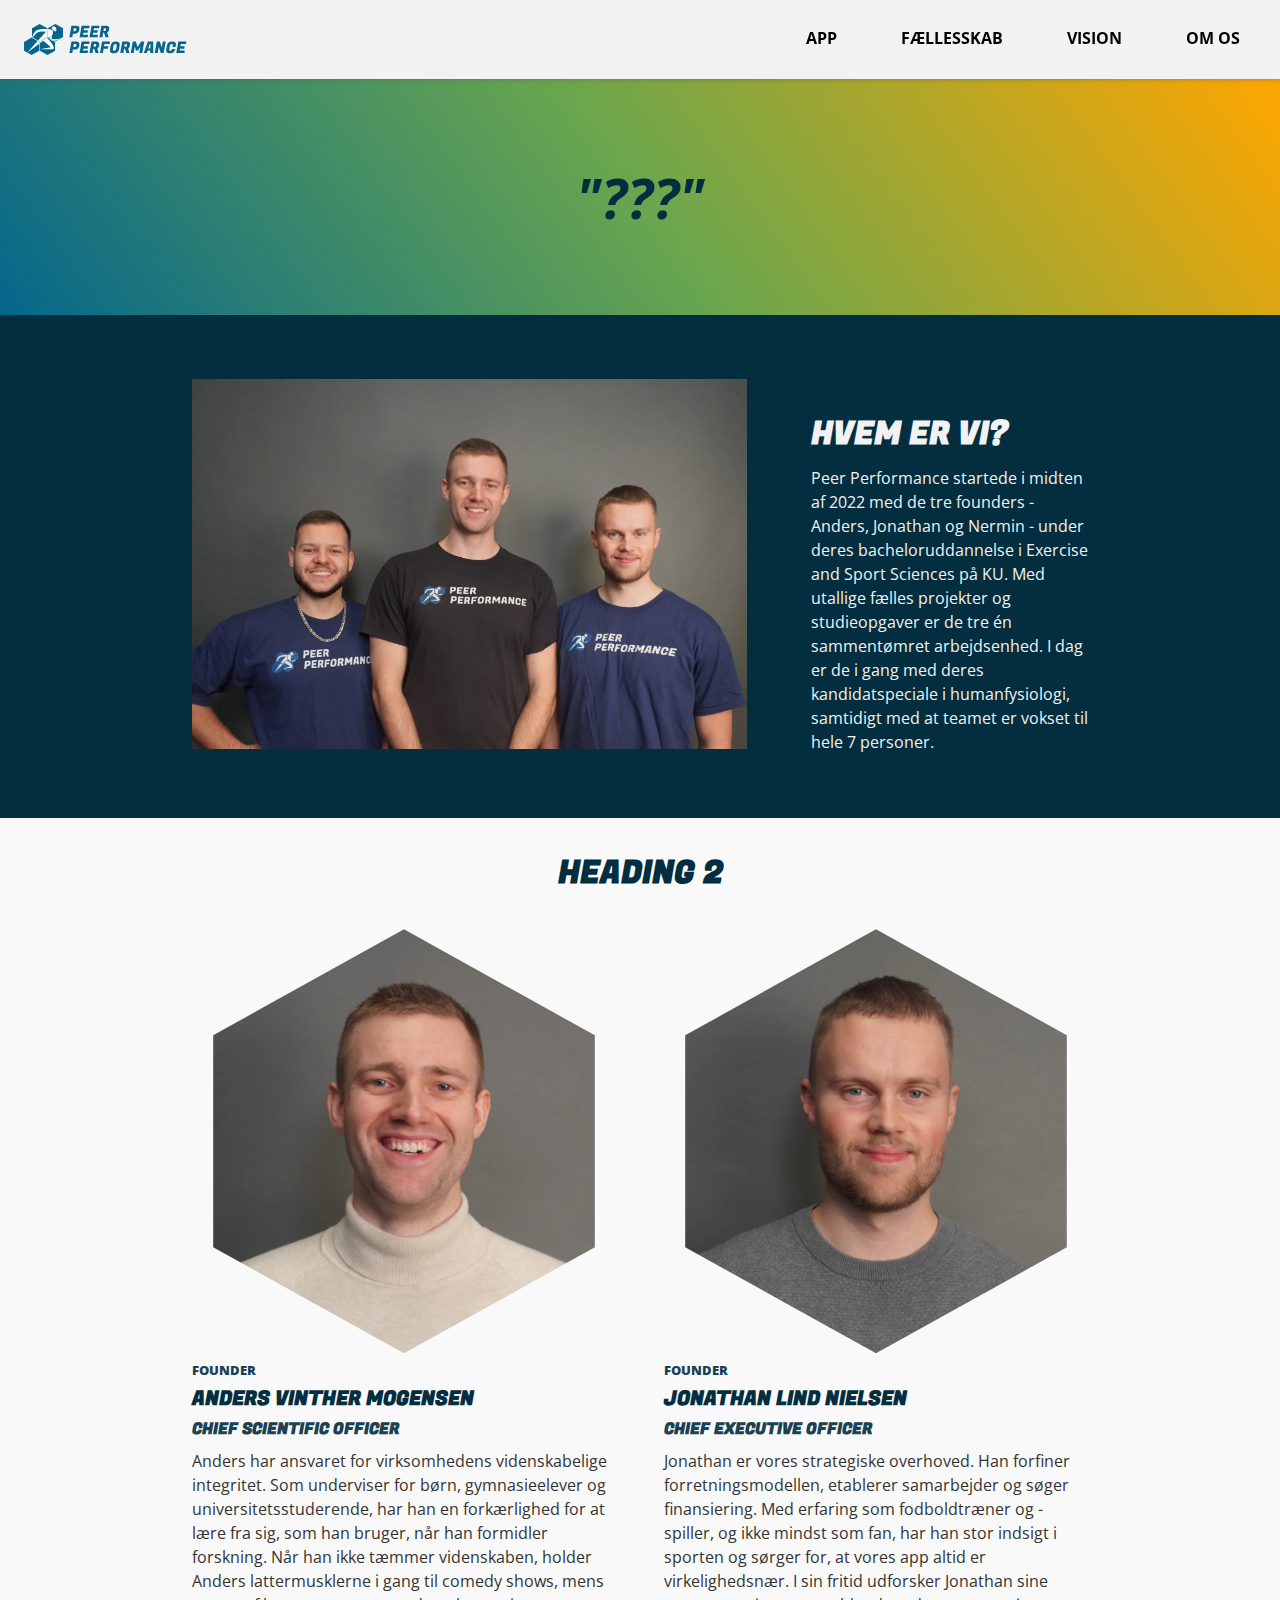
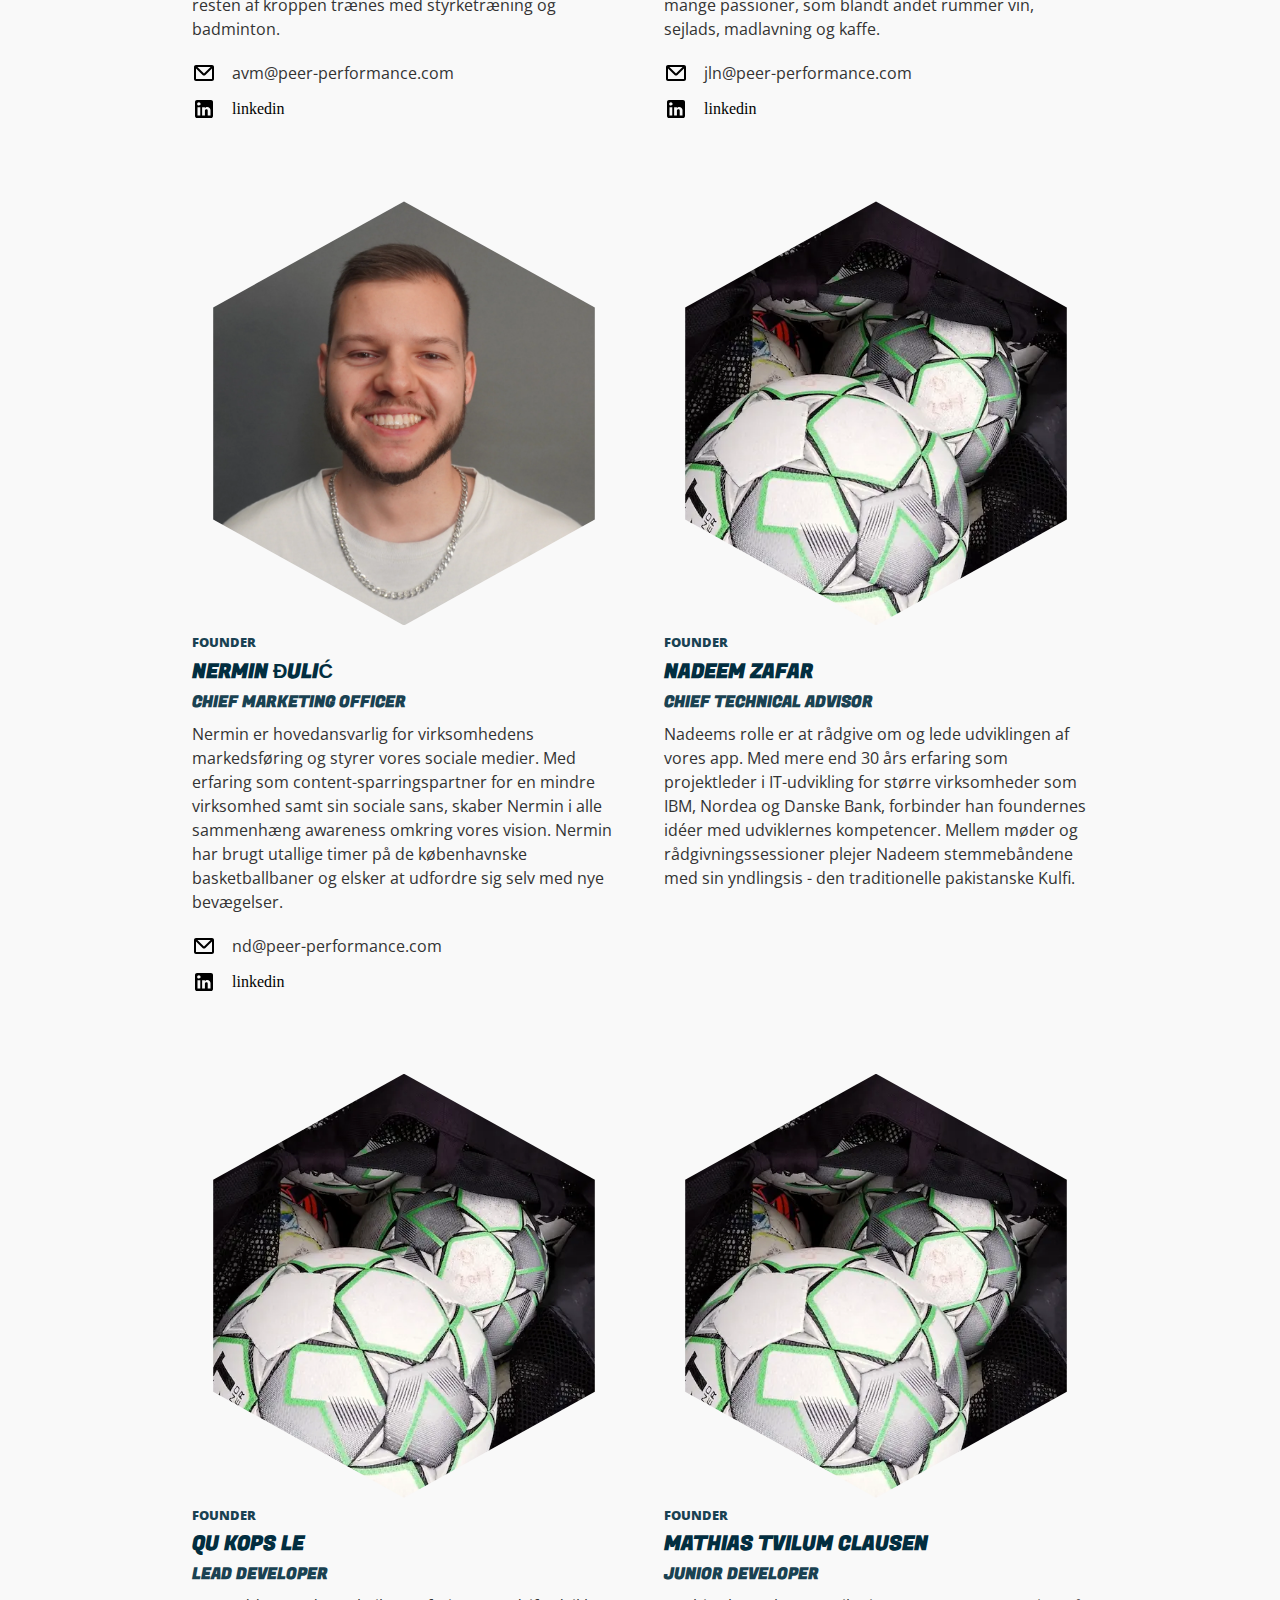
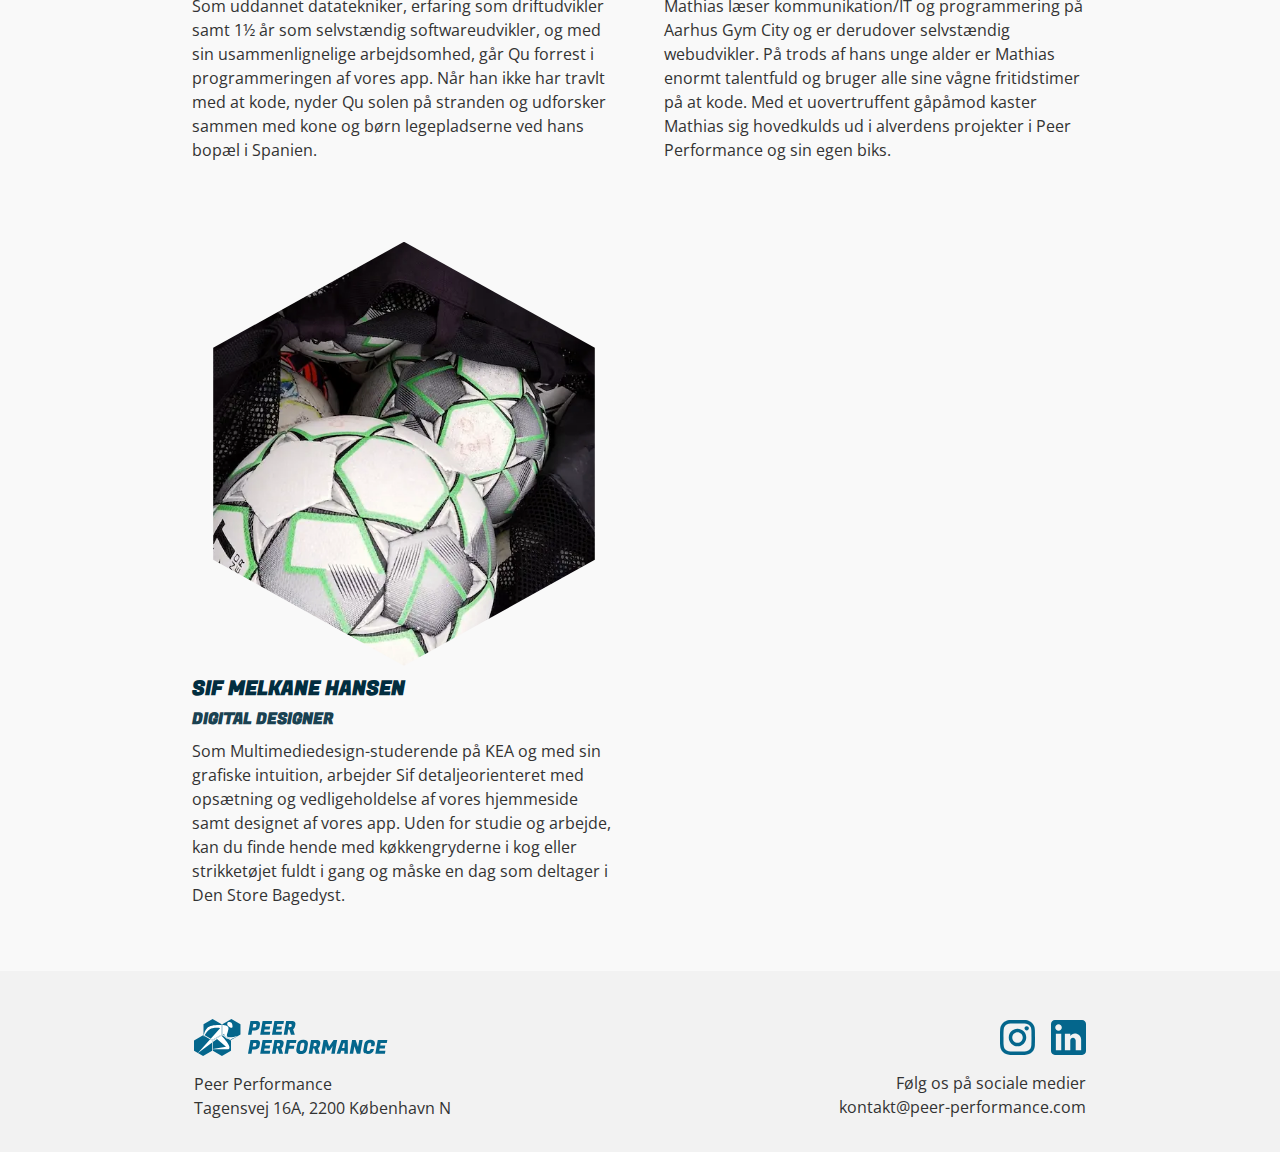
==== about.html @ 012c6a26 "Changing 'community' tp 'fællesskab'" ====
<!DOCTYPE html>
<html lang="da">

<head>
    <meta charset="UTF-8">
    <meta name="viewport" content="width=device-width, initial-scale=1.0">
    <meta name="robots" content="noindex">

    <!-- favicon -->

    <title>Forside</title>

    <link rel="stylesheet" href="style.css">
    <link rel="stylesheet" href="hex.css">


    <link rel="preconnect" href="https://fonts.googleapis.com">
    <link rel="preconnect" href="https://fonts.gstatic.com" crossorigin>
    <link
        href="https://fonts.googleapis.com/css2?family=Fugaz+One&family=Open+Sans:ital,wght@0,300;0,400;0,500;0,600;0,700;0,800;1,300;1,400;1,500;1,600;1,700;1,800&display=swap"
        rel="stylesheet">
</head>

<body>
    <header>
        <div class="max flex_header">
            <div>
                <a href="index.html"><img src="img/svg/logo_blue.svg" alt="Logo" class="logo"></a>
            </div>
            <nav>
                <ul class="menu">
                    <li><a href="app.html">App</a></li>
                    <li><a href="community.html">Fællesskab</a></li>
                    <li><a href="vision.html">Vision</a></li>
                    <li><a href="about.html">Om os</a></li>
                </ul>
                <div class="burger">
                    <div class="line"></div>
                    <div class="line"></div>
                    <div class="line"></div>
                </div>
            </nav>
        </div>
    </header>
    <main>

        <article class="gradient box">
            <h4>"???"</h4>
        </article>

        <div class="blaa">
            <article class="grid_2-1 space">
                <img src="img/webp/gruppe.webp" alt="Billede af Peer Performance Team">
                <div class="flex_col space_top">
                    <h2 class="light_txt">Hvem er vi?</h2>
                    <p class="light_txt">Peer Performance startede i midten af 2022 med de tre founders - Anders,
                        Jonathan og Nermin -
                        under
                        deres
                        bacheloruddannelse i Exercise and Sport Sciences på KU. Med utallige fælles projekter og
                        studieopgaver er de tre én
                        sammentømret arbejdsenhed. I dag er de i gang med deres kandidatspeciale i humanfysiologi,
                        samtidigt
                        med at teamet er
                        vokset til hele 7 personer.</p>
                </div>
            </article>
        </div>


        <article>
            <h2 class="space center_web">Heading 2</h2>
            <div class="grid_flex space space_bottom">

                <!-- ANDERS -->
                <div class="flex_col space_bottom about">
                    <div>
                        <img src="img/webp/Anders1.webp" alt="Billede af Anders" class="hex">
                    </div>
                    <div class="about_headings">
                        <p class="founder">founder</p>
                        <h3>Anders Vinther Mogensen</h3>
                        <h5>Chief Scientific Officer</h5>
                    </div>
                    <p>Anders har ansvaret for virksomhedens videnskabelige integritet. Som underviser for børn,
                        gymnasieelever og
                        universitetsstuderende, har han en forkærlighed for at lære fra sig, som han bruger, når han
                        formidler forskning. Når
                        han ikke tæmmer videnskaben, holder Anders lattermusklerne i gang til comedy shows, mens resten
                        af kroppen trænes med
                        styrketræning og badminton.</p>
                    <div class="about_contact">
                        <div class="contact">
                            <img src="img/svg/mail.svg" alt="mail icon">
                            <p>avm@peer-performance.com</p>

                        </div>
                        <div class="contact">
                            <img src="img/svg/linked_in.svg" alt="linkedin icon">
                            <a href="https://www.linkedin.com/in/anders-vinther-mogensen-187326214/">linkedin</a>
                        </div>
                    </div>
                </div>
                <!-- JONATHAN -->

                <div class="flex_col space_bottom about">
                    <div>
                        <img src="img/webp/Jonthan1.webp" alt="Billede af teammedlem" class="hex">
                    </div>
                    <div class="about_headings">
                        <p class="founder">founder</p>
                        <h3>Jonathan Lind Nielsen</h3>
                        <h5>Chief Executive Officer</h5>
                    </div>
                    <p>Jonathan er vores strategiske overhoved. Han forfiner forretningsmodellen, etablerer
                        samarbejder og søger finansiering.
                        Med erfaring som fodboldtræner og -spiller, og ikke mindst som fan, har han stor indsigt i
                        sporten og sørger for, at
                        vores app altid er virkelighedsnær. I sin fritid udforsker Jonathan sine mange passioner,
                        som blandt andet rummer vin,
                        sejlads, madlavning og kaffe.</p>
                    <div class="about_contact">
                        <div class="contact">
                            <img src="img/svg/mail.svg" alt="mail icon">
                            <p>jln@peer-performance.com</p>

                        </div>
                        <div class="contact">
                            <img src="img/svg/linked_in.svg" alt="linkedin icon">
                            <a href="https://www.linkedin.com/in/jonathan-lind-nielsen-16a5a0126/">linkedin</a>
                        </div>
                    </div>
                </div>
                <!-- NERMIN -->
                <div class="flex_col space_bottom about">
                    <div>
                        <img src="img/webp/Nermin1.webp" alt="Billede af teammedlem" class="hex">
                    </div>
                    <div class="about_headings">
                        <p class="founder">founder</p>
                        <h3>Nermin Đulić</h3>
                        <h5>Chief Marketing Officer</h5>
                    </div>
                    <p>Nermin er hovedansvarlig for virksomhedens markedsføring og styrer vores sociale medier. Med
                        erfaring som
                        content-sparringspartner for en mindre virksomhed samt sin sociale sans, skaber Nermin i alle
                        sammenhæng awareness
                        omkring vores vision. Nermin har brugt utallige timer på de københavnske basketballbaner og
                        elsker at udfordre sig selv
                        med nye bevægelser.</p>
                    <div class="about_contact">
                        <div class="contact">
                            <img src="img/svg/mail.svg" alt="mail icon">
                            <p>nd@peer-performance.com</p>

                        </div>
                        <div class="contact">
                            <img src="img/svg/linked_in.svg" alt="linkedin icon">
                            <a href="https://www.linkedin.com/in/nermin-dulic-17b83b1b9/">linkedin</a>
                        </div>
                    </div>
                </div>
                <!-- NADEEM -->
                <div class="flex_col space_bottom">
                    <div>
                        <img src="img/webp/bolde_i_net.webp" alt="Billede af teammedlem" class="hex">
                    </div>
                    <div class="about_headings">
                        <p class="founder">founder</p>
                        <h3>Nadeem Zafar</h3>
                        <h5>Chief Technical Advisor</h5>
                    </div>
                    <p>Nadeems rolle er at rådgive om og lede udviklingen af vores app. Med mere end 30 års erfaring som
                        projektleder i
                        IT-udvikling for større virksomheder som IBM, Nordea og Danske Bank, forbinder han foundernes
                        idéer med udviklernes
                        kompetencer. Mellem møder og rådgivningssessioner plejer Nadeem stemmebåndene med sin yndlingsis
                        - den traditionelle
                        pakistanske Kulfi.</p>
                </div>

                <!-- QU -->
                <div class="flex_col space_bottom">
                    <div>
                        <img src="img/webp/bolde_i_net.webp" alt="Billede af teammedlem" class="hex">
                    </div>
                    <div class="about_headings">
                        <p class="founder">founder</p>
                        <h3>Qu Kops Le</h3>
                        <h5>Lead Developer</h5>
                    </div>
                    <p>Som uddannet datatekniker, erfaring som driftudvikler samt 1½ år som selvstændig
                        softwareudvikler, og med sin
                        usammenlignelige arbejdsomhed, går Qu forrest i programmeringen af vores app. Når han ikke har
                        travlt med at kode, nyder
                        Qu solen på stranden og udforsker sammen med kone og børn legepladserne ved hans bopæl i
                        Spanien.</p>
                </div>

                <!-- MATHIAS -->
                <div class="flex_col space_bottom">
                    <div>
                        <img src="img/webp/bolde_i_net.webp" alt="Billede af teammedlem" class="hex">
                    </div>
                    <div class="about_headings">
                        <p class="founder">founder</p>
                        <h3>Mathias Tvilum Clausen</h3>
                        <h5>Junior Developer</h5>
                    </div>
                    <p>Mathias læser kommunikation/IT og programmering på Aarhus Gym City og er derudover selvstændig
                        webudvikler. På trods af
                        hans unge alder er Mathias enormt talentfuld og bruger alle sine vågne fritidstimer på at kode.
                        Med et uovertruffent
                        gåpåmod kaster Mathias sig hovedkulds ud i alverdens projekter i Peer Performance og sin egen
                        biks.</p>
                </div>
                <!-- SIF -->
                <div class="flex_col space_bottom">
                    <div>
                        <img src="img/webp/bolde_i_net.webp" alt="Billede af teammedlem" class="hex">
                    </div>
                    <div class="about_headings">
                        <h3>Sif Melkane Hansen</h3>
                        <h5>Digital Designer</h5>
                    </div>
                    <p>Som Multimediedesign-studerende på KEA og med sin grafiske intuition, arbejder Sif
                        detaljeorienteret med opsætning og
                        vedligeholdelse af vores hjemmeside samt designet af vores app. Uden for studie og arbejde, kan
                        du finde hende med
                        køkkengryderne i kog eller strikketøjet fuldt i gang og måske en dag som deltager i Den Store
                        Bagedyst.</p>
                </div>
            </div>
        </article>

    </main>
    <footer>
        <div>
            <a href="about.html" class="footer_flex">
                <img src="img/svg/logo_blue.svg" alt="Logo" class="logo_footer">
                <p class="pf">Peer Performance</p>
                <p class="pf">Tagensvej 16A, 2200 København N</p>
            </a>
        </div>
        <div class="social_flex">
            <div class="social_icon_flex">
                <a href="https://www.instagram.com/peerperformance/">
                    <img src="img/svg/instagram.svg" alt="Instagram Logo" class="icon_social">
                </a>
                <a href="https://www.linkedin.com/company/peer-performance">
                    <img src="img/svg/linkedin.svg" alt="LinkedIn Logo" class="icon_social">
                </a>
            </div>
            <p class="pf">Følg os på sociale medier</p>
            <p class="pf">kontakt@peer-performance.com</p>

        </div>
    </footer>
    <script src="script.js"></script>
</body>

</html>
---- style.css ----
/***********************************  VARIABLER  ***********************************/

html {
  --yellow: #ffa600;
  --midnight: #022e40;
  --midnight_2: #1a4252;
  --midnight_3: #305462;
  --brand: #04668c;
  --light_blue: #dbeef5;
  --green: #6aa64e;
  --light_green: #daebd2;
  --white: #f2f2f2;
  --black: #333333;

  --font_1: "Open Sans", sans-serif;
  --font_2: "Fugaz One", sans-serif;
}

/***********************************  RESET + BASE  ***********************************/
* {
  box-sizing: border-box;
}

body {
  margin: 0 auto;
  background-color: #f9f9f9;
  max-width: 2000px;
}

main {
  background-color: #f9f9f9;
  overflow: hidden;

  display: flex;
  flex-direction: column;
  /* gap: 1rem; */
}

.max {
  max-width: 1920px;
  margin: 0 auto;
}

article {
  z-index: 1;
  position: relative;
}

.space {
  margin: 2rem;
}

.space_top {
  margin-top: 2rem;
}
.space_bottom {
  margin-bottom: 2rem;
}

/***********************************  TEKST  ***********************************/

h1 {
  font-family: "Open Sans", sans-serif;
  font-size: 2rem;
  font-style: italic;

  color: var(--midnight);
  margin: 0;
}

h2 {
  font-family: "Fugaz One", sans-serif;
  font-size: 1.35rem;
  text-transform: uppercase;
  color: var(--midnight);
  margin: 0;
}

h3 {
  font-family: "Fugaz One", sans-serif;
  font-size: 1.25rem;
  text-transform: uppercase;
  color: var(--midnight);
  margin: 0;
}

h4 {
  font-family: "Open Sans", sans-serif;
  font-size: 1.5rem;
  font-style: italic;

  text-align: center;

  color: var(--midnight);
}

h5 {
  font-family: "Fugaz One", sans-serif;
  font-size: 1rem;
  text-transform: uppercase;
  color: var(--midnight_2);
  margin: 0;
}

p {
  font-family: "Open Sans", sans-serif;
  font-size: 0.9rem;
  color: var(--black);
  margin: 0;
  max-width: 60ch;
  line-height: 1.5;
}

.pf {
  font-size: 0.75rem;
  text-align: center;
  padding: 0;
}

.quote {
  font-family: "Open Sans", sans-serif;
  font-size: 1.5rem;
  font-weight: 500;
  font-style: italic;

  color: var(--black);
  margin: 0;
}

.quote_from {
  font-family: "Open Sans", sans-serif;
  font-size: 1.25rem;
  font-weight: 500;
  font-style: italic;

  color: var(--black);
  margin: 1rem 0 0;
}

.founder {
  font-family: "Open Sans", sans-serif;
  font-size: 0.8rem;
  font-weight: 800;
  text-transform: uppercase;

  color: var(--midnight_2);
}

.light_txt {
  color: var(--white);
}

.right_txt {
  text-align: right;
}

.center {
  text-align: center;
}

/***********************************  BILLEDER + VIDEO ***********************************/

img {
  max-width: 100%;
  height: auto;
  display: block;
  margin: 0 auto;
}

.logo {
  width: 200px;
  padding: 1rem;
  margin: 0;
}

.logo_footer {
  width: 200px;
  padding: 1rem 0;
  margin: 0;
}

.checkmark {
  width: 2rem;
  margin: 0.25rem;
}

.hero {
  max-height: 500px;
}

.relative_frame {
  position: relative;
}

.overlay {
  position: absolute;
  top: 45%;
  right: 10%;
}

.video {
  width: 100%;
}

.icon {
  width: 175%;
}

.contact img {
  margin: 0;
}

/***********************************  BACKGROUNDS  ***********************************/

.gradient {
  background: linear-gradient(0.15turn, #04668c, #6aa64e, #ffa600);
}

.box {
  padding: 1rem 2rem;
}

.top {
  margin-bottom: -0.1rem;
  display: block;
  width: 105%;
}

.bund {
  margin-top: -0.1rem;
  display: block;
  width: 105%;
}
.blaa {
  background-color: var(--midnight);
  padding: 2rem 0rem;
  z-index: 2;
  /* margin-bottom: 3rem; */
}

/***********************************  HEADER  ***********************************/

header {
  z-index: 1000;

  background-color: var(--white);
  padding: 0.5rem;
  margin-bottom: 0;

  box-shadow: 0 0 5px #52525280;
}

header a {
  text-decoration: none;
  color: var(--sort);
}

header nav ul {
  list-style: none;
}

.flex_header {
  display: flex;
  flex-direction: row;
  justify-content: space-between;
  align-items: center;
}

/***********************************  BURGERMENU  ***********************************/

.burger {
  width: 30px;
  height: 20px;
  cursor: pointer;
  margin-right: 1rem;
}

.burger .line {
  width: 100%;
  height: 2px;
  background-color: var(--brand);
  margin-bottom: 5px;
  transition: 0.2s linear;
}
.burger {
  display: none;
}

@media screen and (max-width: 1000px) {
  .menu {
    display: none;
  }
  .burger {
    display: block;
  }
  .burger.active .line:nth-child(1) {
    transform: rotate(45deg) translate(5px, 5px);
    transition: 0.2s linear;
  }

  .burger.active .line:nth-child(2) {
    opacity: 0;
    transition: 0.15s linear;
  }

  .burger.active .line:nth-child(3) {
    transform: rotate(-45deg) translate(5px, -5px);
    transition: 0.2s linear;
  }

  nav.active .menu {
    display: block;
    background-color: var(--white);
    position: absolute;
    left: 0;
    top: 65px;
    width: 100%;
    height: 100%;
    /* box-shadow: 0 0 10px rgba(0, 0, 0, 0.1); */
    z-index: 100;
  }

  nav.active .menu li {
    margin: 2rem 0;
  }
}

/***********************************  FOOTER  ***********************************/

footer {
  background-color: var(--white);
  padding: 2rem;

  display: flex;
  flex-direction: column;
  align-items: center;
  gap: 4rem;
}

.pf {
  font-size: 1rem;
  padding: 0;
}

.social_flex,
.footer_flex {
  display: flex;
  flex-direction: column;
  align-items: center;
}
.social_icon_flex {
  display: flex;
  flex-direction: row;
  align-items: center;
  justify-items: center;
  gap: 1rem;
  margin: 1rem 0;
}

/***********************************  LINKS  ***********************************/

a {
  text-decoration: none;
  color: var(--sort);
}

.link {
  text-decoration: underline;
}

/***********************************  LISTER  ***********************************/

ul {
  font-family: "Open Sans", sans-serif;
  font-size: 1rem;
  font-weight: bold;
  text-align: center;
  text-transform: uppercase;
  color: var(--sort);

  padding: 1rem 1rem 1rem 1rem;
  margin: 0;
}

li {
  padding: 0 1rem;
}

/***********************************  LISTEPUNKTER  ***********************************/

/* Nedenstående er lånt herfra https://codepen.io/toianw/pen/YqEqrz */

li {
  list-style-type: none;
}

li > a {
  display: inline-block;
  position: relative;
}

li > a::after {
  content: "";
  display: block;
  margin: auto;
  height: 3px;
  width: 0;
  top: 5px;
  background: transparent;
  transition: all 0.3s;
}

li > a:hover::after,
li > a.active-nav::after {
  width: 100%;
  background: var(--yellow);
}

/***********************************  FORM  ***********************************/

form {
  border-radius: 8px;
  display: flex;
  flex-direction: column;
  gap: 0.75rem;

  font-family: "Open Sans", sans-serif;
  font-size: 0.85rem;
  color: var(--white);

  /* margin: 2rem 0 0; */
}

label,
input,
select {
  display: block;
  max-width: 100%;
  height: 2rem;
  border-radius: 5px;
  border: none;
}

label {
  height: fit-content;
}

textarea {
  display: block;
  max-width: 100%;
  min-width: 100%;
  height: 4rem;
  border-radius: 5px;
  border: none;
}

.form-felt {
  display: grid;
  gap: 0.5rem;
}

/***********************************  KNAPPER  ***********************************/

button {
  background-color: var(--yellow);
  border-style: solid;
  border-color: var(--yellow);
  border-radius: 5px;
  padding: 0.5rem;

  font-family: "Open Sans", sans-serif;
  font-size: 0.7rem;
  font-weight: 600;
  color: var(--white);
  text-transform: uppercase;
  width: fit-content;
}

button:visited {
  color: var(--white);
}

button:hover {
  border-style: solid;
  border-color: var(--yellow);
  background-color: transparent;
  color: var(--yellow);
}

.button_luft {
  padding: 1rem 0rem;
}

.knap_1 {
  background-color: var(--green);
  border-style: solid;
  border-color: var(--green);
  border-radius: 5px;
  padding: 0.5rem;
  margin-top: 1rem;

  font-family: "Open Sans", sans-serif;
  font-size: 0.7rem;
  font-weight: 600;
  color: var(--white);
  text-transform: uppercase;
  width: fit-content;
}

.knap_1:visited {
  color: var(--white);
}

.knap_1:hover {
  border-style: solid;
  border-color: var(--green);
  background-color: transparent;
  color: var(--green);
}

.knap_2 {
  border-style: solid;
  border-color: var(--yellow);
  border-radius: 5px;
  padding: 0.5rem;
  margin-top: 1rem;

  font-family: "Open Sans", sans-serif;
  font-size: 0.7rem;
  font-weight: 700;
  color: var(--yellow);
  text-transform: uppercase;
  width: fit-content;
}

.knap_2:visited {
  color: var(--yellow);
}
.knap_2:hover {
  background-color: var(--yellow);
  color: var(--white);
}

.green {
  border-color: var(--green);
  color: var(--green);
}

.green:visited {
  color: var(--green);
}
.green:hover {
  background-color: var(--green);
  color: var(--white);
}

/***********************************  FLEX + GRID  ***********************************/

.flex_row {
  display: flex;
  flex-direction: row;
}
.flex_col {
  display: flex;
  flex-direction: column;
  gap: 0.5rem;
  /* margin: 2rem auto; */
}

.flex_space {
  margin: 2rem auto;
}

.flex_elements {
  display: flex;
  flex-direction: row;
  justify-content: space-between;
}

.flex_checkmark {
  align-items: center;
}

.grid_flex {
  display: grid;
  grid-template-columns: repeat(auto-fill, minmax(250px, 1fr));
  gap: 2rem;
}

.grid_1-4 {
  display: grid;
  grid-template-columns: 1fr 4fr;
  gap: 1rem;
}

.grid_1-1-1_mobil {
  display: grid;
  grid-template-columns: 1fr 1fr 1fr;
  gap: 1rem;
}

.grid_step {
  display: grid;
  grid-template-columns: 1fr 1fr;
  gap: 2rem;
  align-items: center;
  margin-top: 2rem;

  position: relative;
}
/* .step_arrow_1 {
  height: 100px;
} */
.step_hex_2 {
  grid-column: 1;
  grid-row: 3;
}

.step_txt_2 {
  grid-column: 2;
  grid-row: 3;
}

.step_arrow_2 {
  grid-column: 1;
  grid-row: 4;
}
.step_hex_3 {
  grid-column: 1;
}
.step_txt_3 {
  grid-column: 2;
  grid-row: 5;
}

.about_headings {
  display: flex;
  flex-direction: column;
  gap: 0.25rem;
}
.about_contact {
  display: flex;
  flex-direction: column;
  gap: 0.75rem;
  margin-top: 0.75rem;
}

.contact {
  display: flex;
  flex-direction: row;
  gap: 1rem;
  align-items: center;
}

/***********************************  SPECIALS  ***********************************/

.luft {
  padding: 1rem 1.5rem;
}

.badge {
  z-index: 1;
  position: absolute;
  top: 92%;
  left: 30%;
  width: 4rem;
}

/***********************************  TABLET  ***********************************/

@media (min-width: 600px) {
  /************** TEXT **************/
  h1 {
    font-size: 2.75rem;
  }

  /************** GRID **************/

  .order {
    order: 2;
  }

  .grid_1-1 {
    display: grid;
    grid-template-columns: 1fr 1fr;
    gap: 4rem;
    align-items: center;

    margin: 2rem 10%;
  }
  .grid_1-1_top {
    display: grid;
    grid-template-columns: 1fr 1fr;
    gap: 4rem;

    margin: 2rem 10%;
  }

  .grid_flex {
    display: grid;
    grid-template-columns: repeat(auto-fill, minmax(250px, 1fr));
    gap: 3rem;
  }

  .center_web {
    text-align: center;
  }

  .badge {
    z-index: 1;
    position: absolute;
    top: 90%;
    left: 30%;
    width: 5rem;
  }
}

/***********************************  DESKTOP  ***********************************/

@media (min-width: 1000px) {
  /************** HEADER **************/
  header {
    position: sticky;
    top: 0;
    display: flex;
    justify-content: space-between;
    align-items: center;
  }

  header nav ul {
    display: flex;
    justify-content: space-between;
    list-style: none;

    gap: 2rem;
    overflow-x: auto;
  }
  .flex_header {
    width: 1400px;
    margin: 0 auto;
  }

  footer {
    display: flex;
    flex-direction: row;
    justify-content: space-around;
  }

  .footer_flex {
    align-items: start;
  }

  .social_flex {
    align-items: end;
  }

  /************** WHITESPACE **************/
  .space {
    margin: 2rem 15%;
  }

  .frame {
    padding: 2rem 2rem;
    border-radius: 5px;
  }

  .distance {
    margin: 2rem 15%;
  }

  .box {
    padding: 5rem 10rem;
  }

  .grid_1-1 {
    margin: 2rem 15%;
  }
  .grid_1-1_top {
    margin: 2rem 15%;
  }
  /************** TEKSTER **************/
  h1 {
    font-size: 3rem;
    margin: 5rem 0;
  }
  h2 {
    font-size: 2rem;
  }
  h3 {
    font-size: 1.25rem;
  }
  h4 {
    font-size: 3.5rem;
    margin: 0 15%;
  }

  p {
    font-size: 1rem;
  }

  /************** GRID **************/

  .grid_flex {
    display: grid;
    grid-template-columns: repeat(auto-fill, minmax(275px, 1fr));
    gap: 3rem;
  }

  .grid_2-1 {
    display: grid;
    grid-template-columns: 2fr 1fr;
    gap: 4rem;

    margin: 2rem 15%;
  }

  .grid_1-1-1 {
    display: grid;
    grid-template-columns: 1fr 1fr 1fr;
    gap: 2rem;
    margin: 2rem 15%;
  }
  .grid_step {
    display: grid;
    grid-template-columns: 2fr 1fr 2fr 1fr 2fr;
    gap: 2rem;
    align-items: center;
  }

  .step_txt_1 {
    grid-column: 1;
    grid-row: 2;
  }
  .step_arrow_1 {
    transform: rotate(270deg);
    grid-column: 2;
    grid-row: 1;
  }
  .step_hex_2 {
    grid-column: 3;
    grid-row: 1;
  }

  .step_txt_2 {
    grid-column: 3;
    grid-row: 2;
  }

  .step_arrow_2 {
    transform: rotate(270deg);
    grid-column: 4;
    grid-row: 1;
  }
  .step_hex_3 {
    grid-column: 5;
    grid-row: 1;
  }
  .step_txt_3 {
    grid-column: 5;
    grid-row: 2;
  }
  .badge {
    z-index: 1;
    position: absolute;
    top: 28%;
    left: 93%;
    width: 5rem;
  }

  /************** VIDEO + FOTO **************/
  .overlay {
    position: absolute;
    top: 50%;
    right: 10%;
  }
  .video {
    margin: 0;
    height: 90vh;
  }

  /* .image {
    border-radius: 5px;
  } */

  .icon {
    width: 175%;
    /* margin: 0 auto 3rem; */
  }

  /************** FOTO HOVER **************/
  .person .image-container {
    position: relative;
    width: 100%;
  }

  .person .image-container .hover-img {
    position: absolute;
    top: -32px;
    left: 0;
    opacity: 0;
    transition: opacity 0.3s ease-in-out;
  }

  .person .image-container:hover .hover-img {
    opacity: 1;
  }
}
---- hex.css ----
/***********************************  HEXAGONER  ***********************************/

.hex {
  clip-path: polygon(50% 0, 95% 25%, 95% 75%, 50% 100%, 5% 75%, 5% 25%);
  max-height: 430px;
}

.hex_bag {
  clip-path: polygon(50% 0, 95% 25%, 95% 75%, 50% 100%, 5% 75%, 5% 25%);
  background-color: var(--brand);
  width: 100%;
  padding: 3%;
}

.hex_bag_2 {
  clip-path: polygon(50% 0, 95% 25%, 95% 75%, 50% 100%, 5% 75%, 5% 25%);
  background-color: var(--brand);
  width: 100%;
  padding: 3%;
}

.hex_baggrund {
  position: relative;
}

.hex_green {
  background-color: var(--light_green);
  clip-path: polygon(50% 0, 95% 25%, 95% 75%, 50% 100%, 5% 75%, 5% 25%);
  aspect-ratio: 1/1;
  width: 20%;
}

.hex_blue {
  background-color: var(--light_blue);
  clip-path: polygon(50% 0, 95% 25%, 95% 75%, 50% 100%, 5% 75%, 5% 25%);
  aspect-ratio: 1/1;
  width: 20%;
}

.hex_gradient {
  background: linear-gradient(0.15turn, #dbeef5, #daebd2, #ffe1a9);
  clip-path: polygon(50% 0, 95% 25%, 95% 75%, 50% 100%, 5% 75%, 5% 25%);
  aspect-ratio: 1/1;
  width: 20%;
}

/***********************************  PLACERING  ***********************************/

.hex_index_1 {
  position: absolute;
  top: 85%;
  left: 68%;
  width: 47%;
}
.hex_index_2 {
  position: absolute;
  top: 150%;
  left: -21%;
  width: 78%;
}

.hex_app_1 {
  position: absolute;
  top: 87%;
  left: 40%;
  width: 61%;
}
.hex_app_2 {
  position: absolute;
  top: 510%;
  left: 34%;
  width: 65%;
}
.hex_vision_1 {
  position: absolute;
  top: 70%;
  left: -17%;
  width: 61%;
}
.hex_vision_2 {
  position: absolute;
  top: 115%;
  left: 70%;
  width: 33%;
}
.hex_vision_3 {
  position: absolute;
  top: 173%;
  left: 58%;
  width: 55%;
}

/***********************************  DESKTOP  ***********************************/

@media (min-width: 800px) {
  .hex_bag {
    margin: 1rem;
  }

  .hex_index_1 {
    top: 85%;
    left: 68%;
    width: 20%;
  }
  .hex_index_2 {
    top: 100%;
    left: 2%;
    width: 28%;
  }

  .hex_app_1 {
    top: 99%;
    left: 20%;
    width: 21%;
  }
  .hex_app_2 {
    top: 316%;
    left: 27%;
    width: 20%;
  }
  .hex_vision_1 {
    top: 70%;
    left: 9%;
    width: 20%;
  }

  .hex_vision_2 {
    top: 71%;
    left: 74%;
    width: 35%;
  }

  .hide {
    display: none;
  }
}
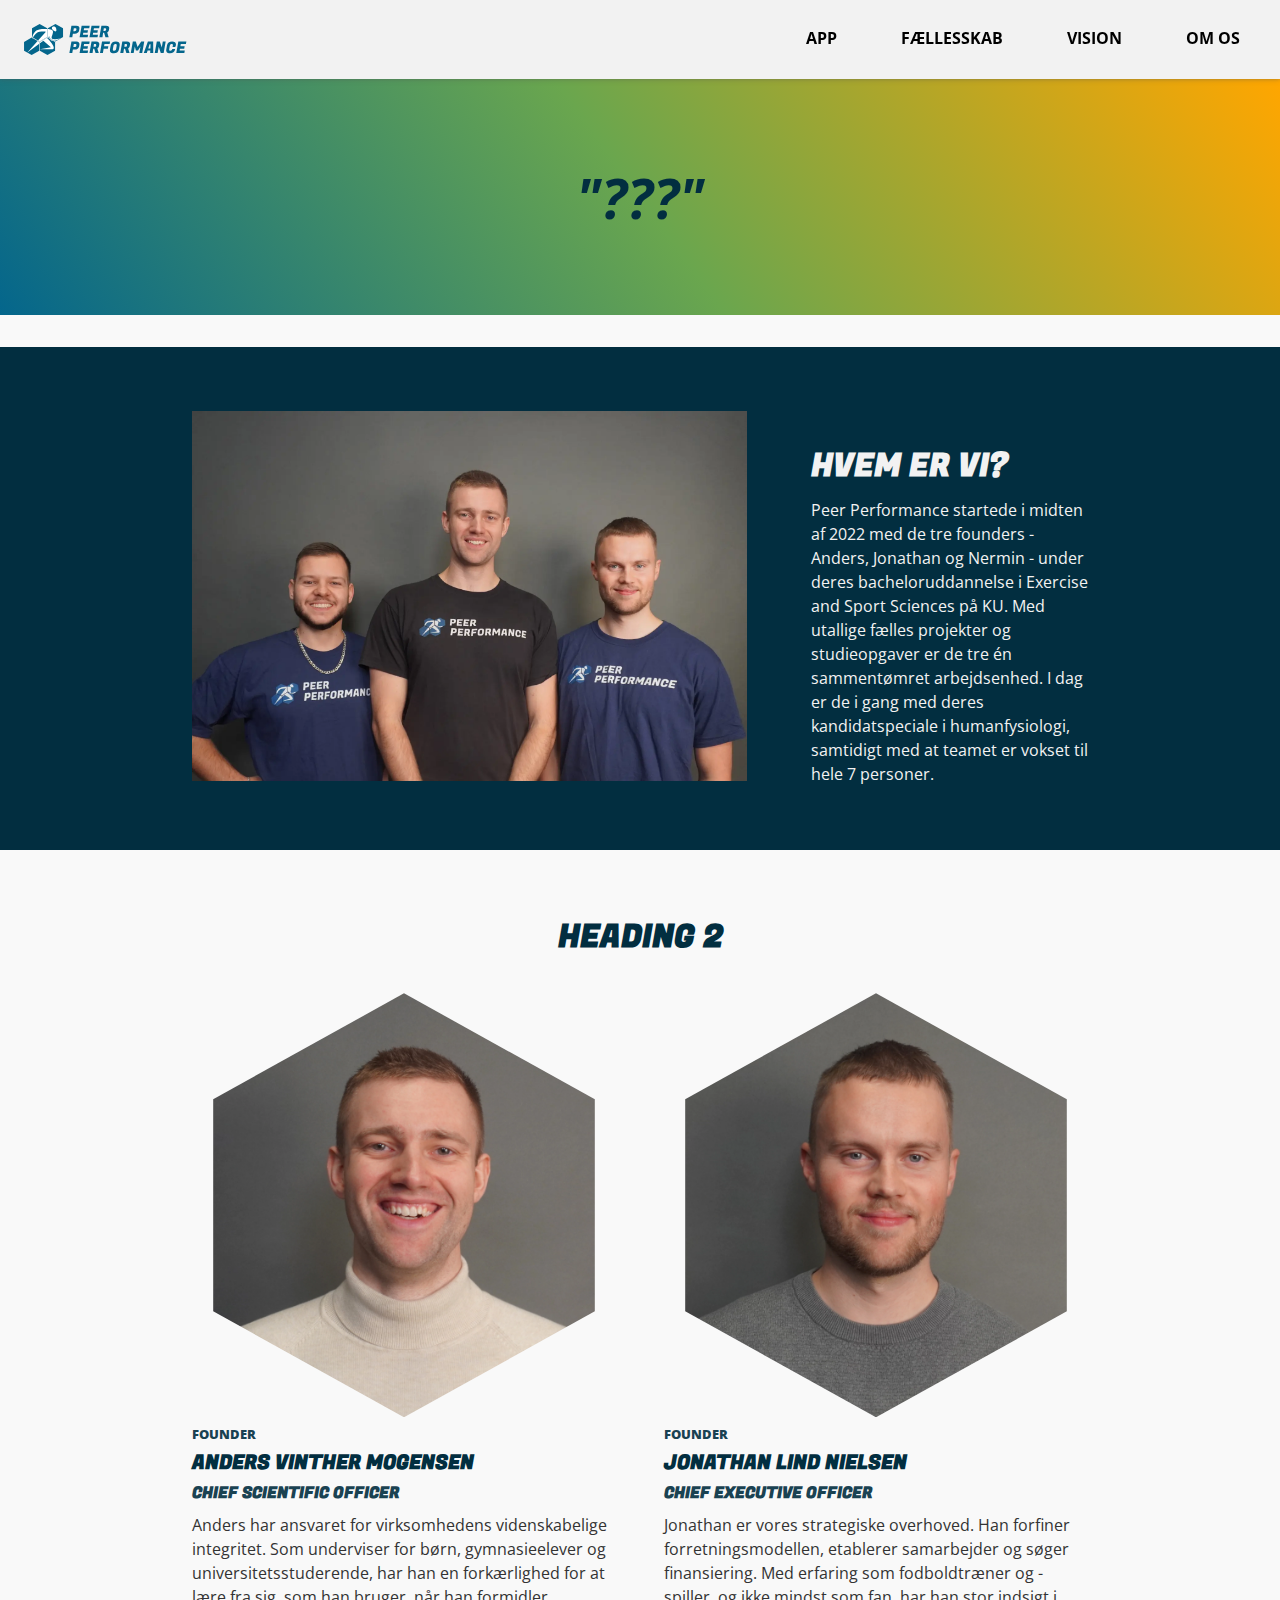
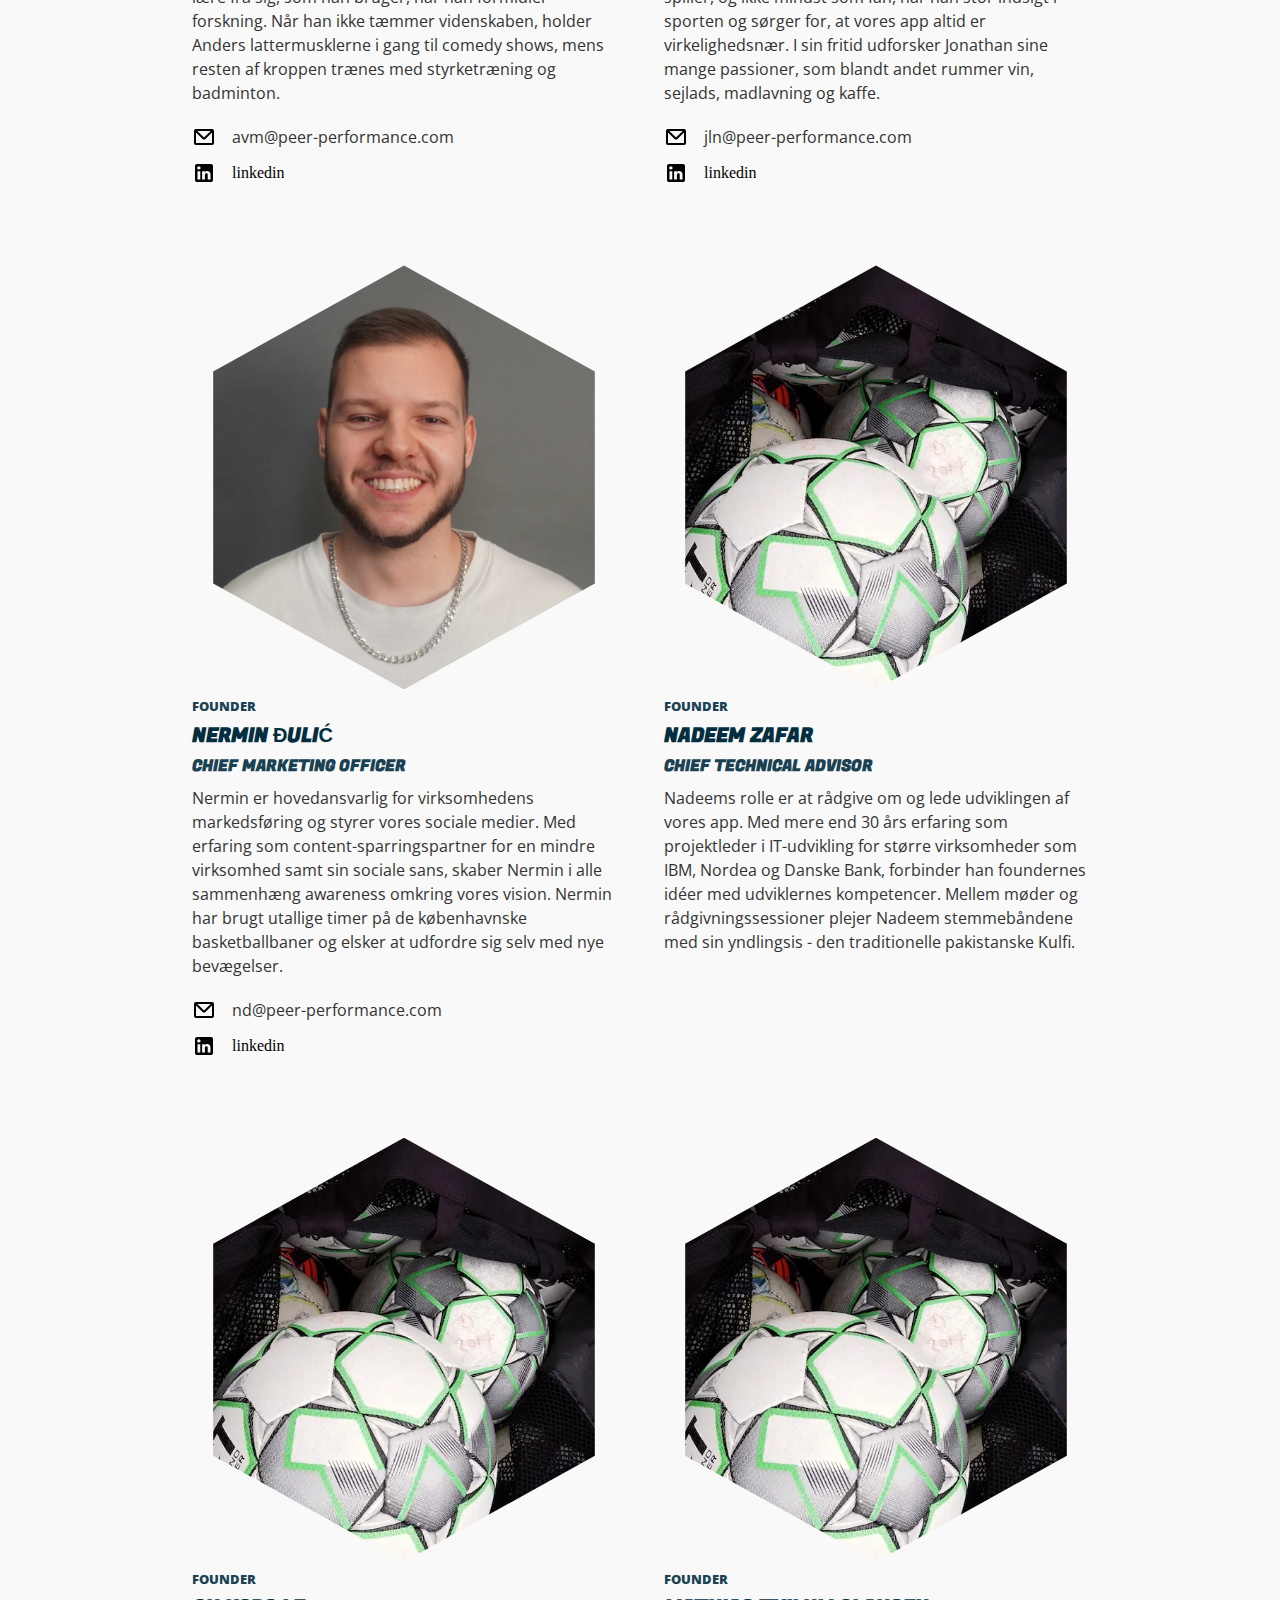
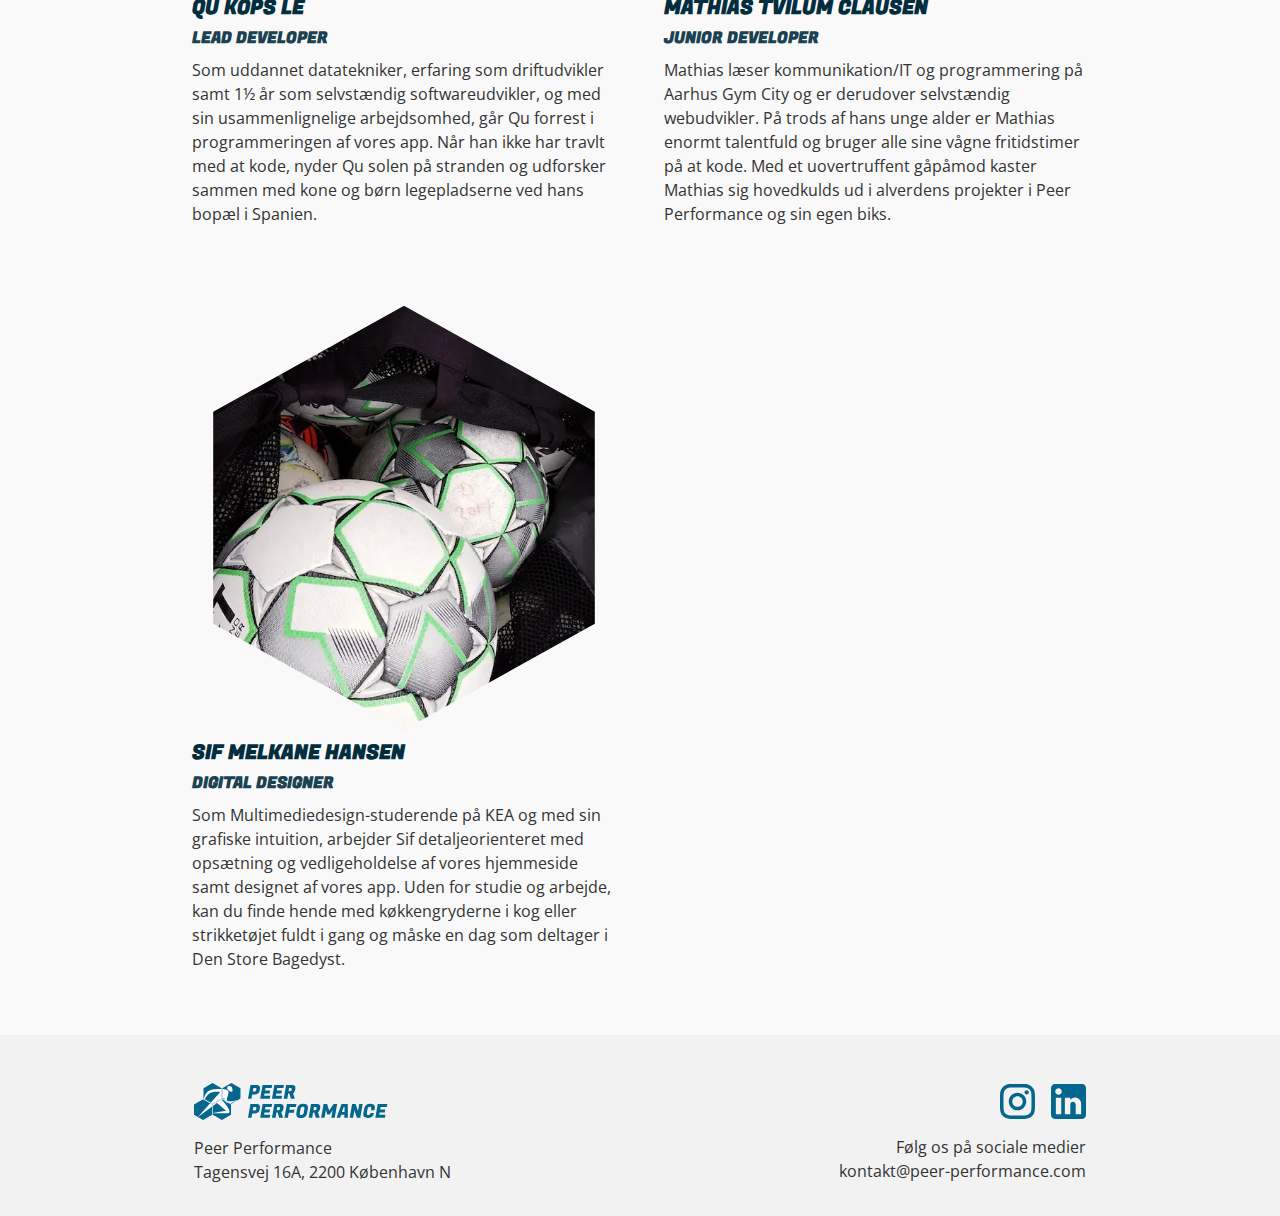
==== commit 5ccbba0a: "favicon" ====
--- a/about.html
+++ b/about.html
@@ -6,7 +6,10 @@
     <meta name="viewport" content="width=device-width, initial-scale=1.0">
     <meta name="robots" content="noindex">
 
-    <!-- favicon -->
+    <link rel="apple-touch-icon" sizes="180x180" href="apple-touch-icon.png">
+    <link rel="icon" type="image/png" sizes="32x32" href="favicon-32x32.png">
+    <link rel="icon" type="image/png" sizes="16x16" href="favicon-16x16.png">
+    <link rel="manifest" href="site.webmanifest">
 
     <title>Forside</title>
 
--- a/style.css
+++ b/style.css
@@ -157,6 +157,9 @@
 .center {
   text-align: center;
 }
+.required {
+  color: red;
+}
 
 /***********************************  BILLEDER + VIDEO ***********************************/
 
@@ -194,8 +197,8 @@
 
 .overlay {
   position: absolute;
-  top: 45%;
-  right: 10%;
+  top: 55%;
+  right: 5%;
 }
 
 .video {
@@ -330,6 +333,8 @@
 footer {
   background-color: var(--white);
   padding: 2rem;
+  position: relative;
+  z-index: 5;
 
   display: flex;
   flex-direction: column;
@@ -652,6 +657,12 @@
   align-items: center;
 }
 
+.layout_form {
+  display: flex;
+  flex-direction: column;
+  gap: 2.5rem;
+}
+
 /***********************************  SPECIALS  ***********************************/
 
 .luft {
@@ -667,8 +678,13 @@
 }
 
 /***********************************  TABLET  ***********************************/
+/***********************************  TABLET  ***********************************/
 
 @media (min-width: 600px) {
+  main {
+    gap: 2rem;
+  }
+
   /************** TEXT **************/
   h1 {
     font-size: 2.75rem;
@@ -715,6 +731,7 @@
   }
 }
 
+/***********************************  DESKTOP  ***********************************/
 /***********************************  DESKTOP  ***********************************/
 
 @media (min-width: 1000px) {
--- a/hex.css
+++ b/hex.css
@@ -90,16 +90,16 @@
   width: 55%;
 }
 
-/***********************************  DESKTOP  ***********************************/
+/***********************************  TABLET  ***********************************/
 
-@media (min-width: 800px) {
+@media (min-width: 600px) {
   .hex_bag {
     margin: 1rem;
   }
 
   .hex_index_1 {
-    top: 85%;
-    left: 68%;
+    top: 121%;
+    left: 67%;
     width: 20%;
   }
   .hex_index_2 {
@@ -134,3 +134,40 @@
     display: none;
   }
 }
+
+/***********************************  DESKTOP  ***********************************/
+
+@media (min-width: 1000px) {
+  .hex_index_1 {
+    top: 85%;
+    left: 68%;
+    width: 20%;
+  }
+  .hex_index_2 {
+    top: 140%;
+    left: 2%;
+    width: 28%;
+  }
+
+  .hex_app_1 {
+    top: 106%;
+    left: 20%;
+    width: 21%;
+  }
+  .hex_app_2 {
+    top: 316%;
+    left: 27%;
+    width: 20%;
+  }
+  .hex_vision_1 {
+    top: 70%;
+    left: 9%;
+    width: 20%;
+  }
+
+  .hex_vision_2 {
+    top: 71%;
+    left: 74%;
+    width: 35%;
+  }
+}
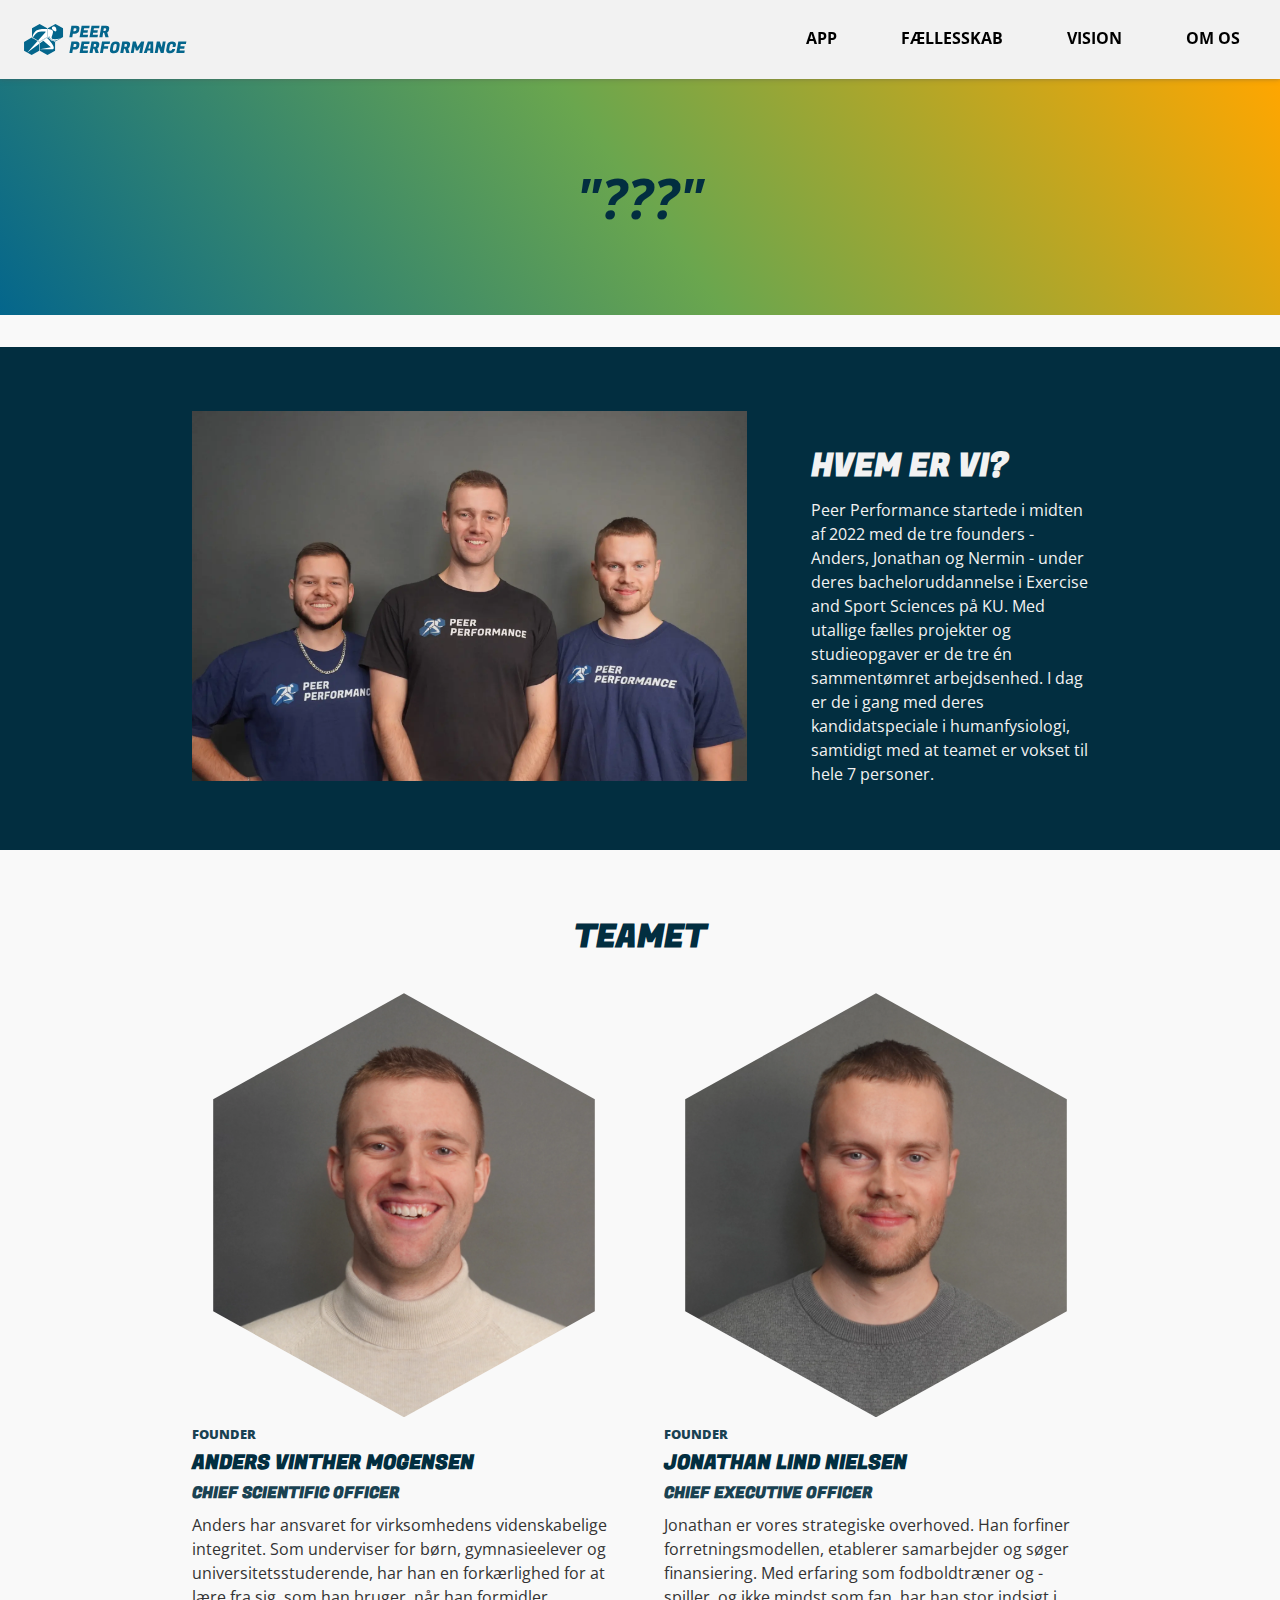
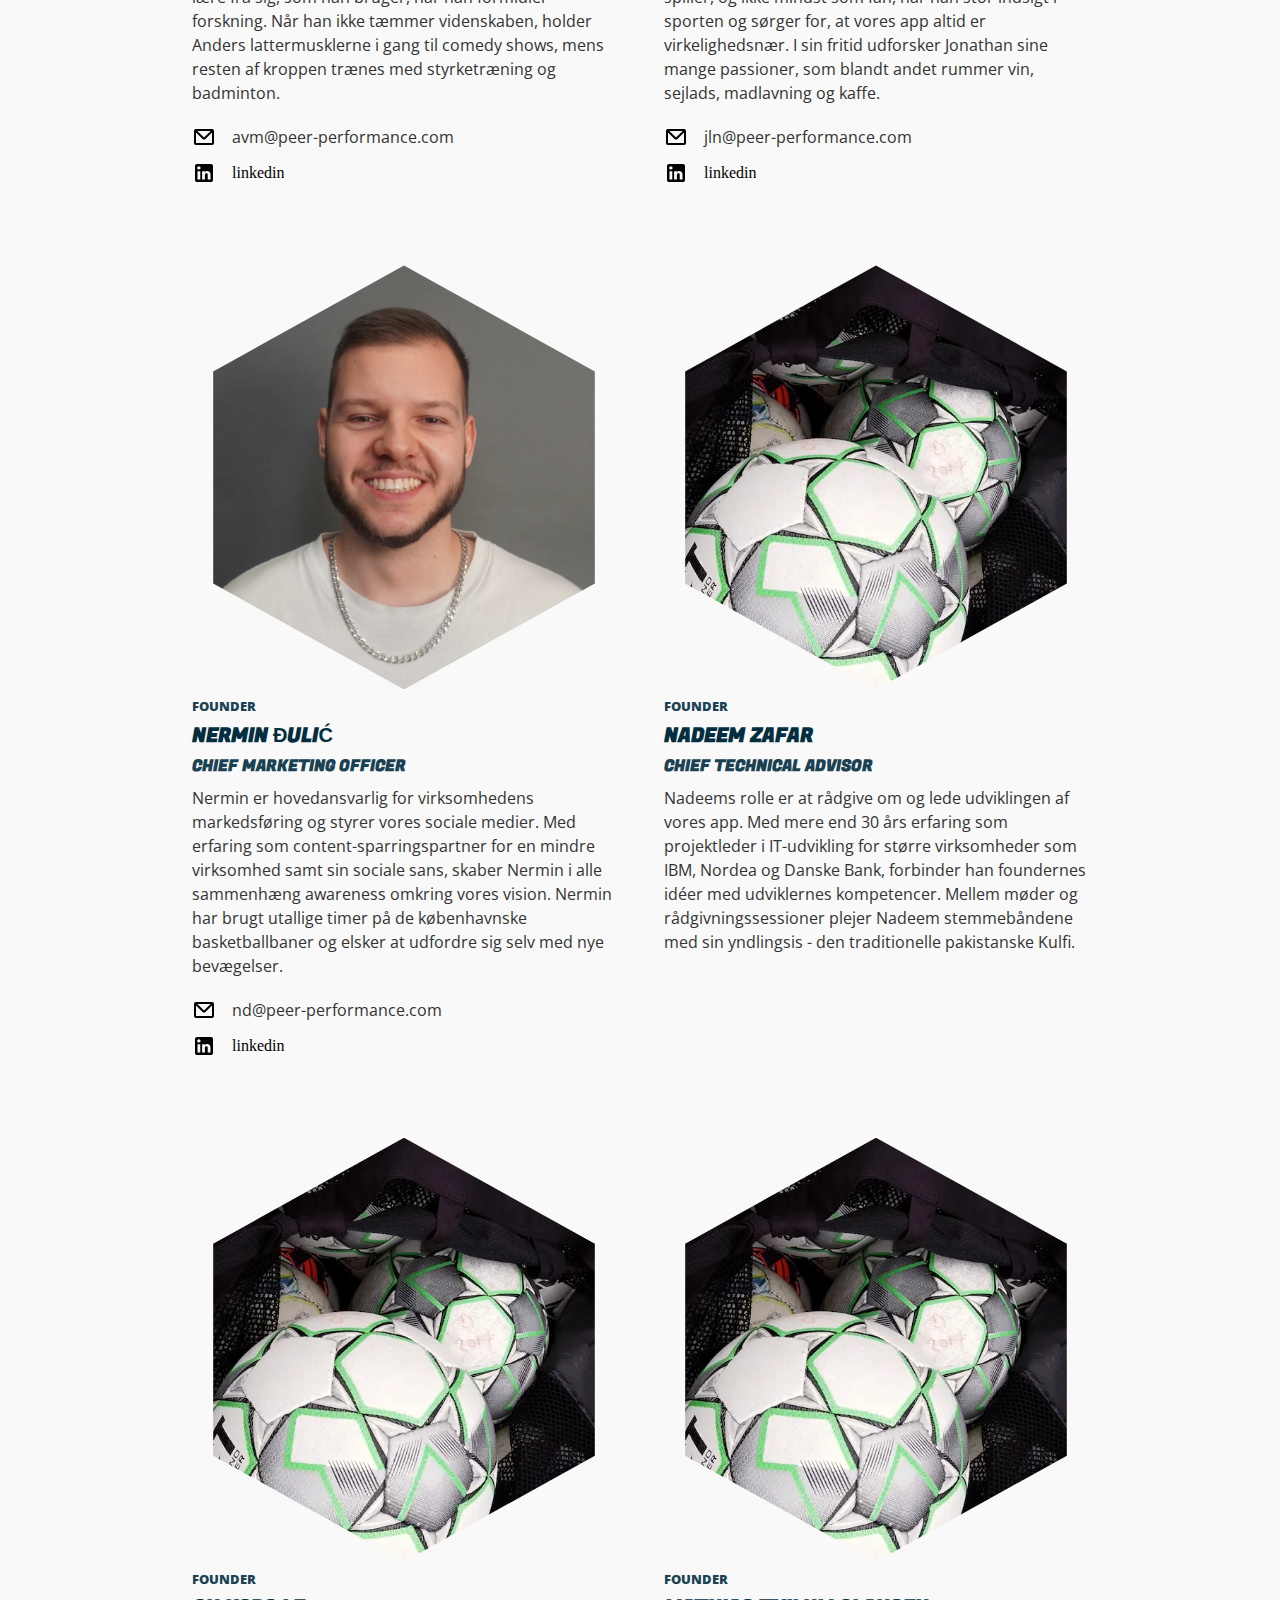
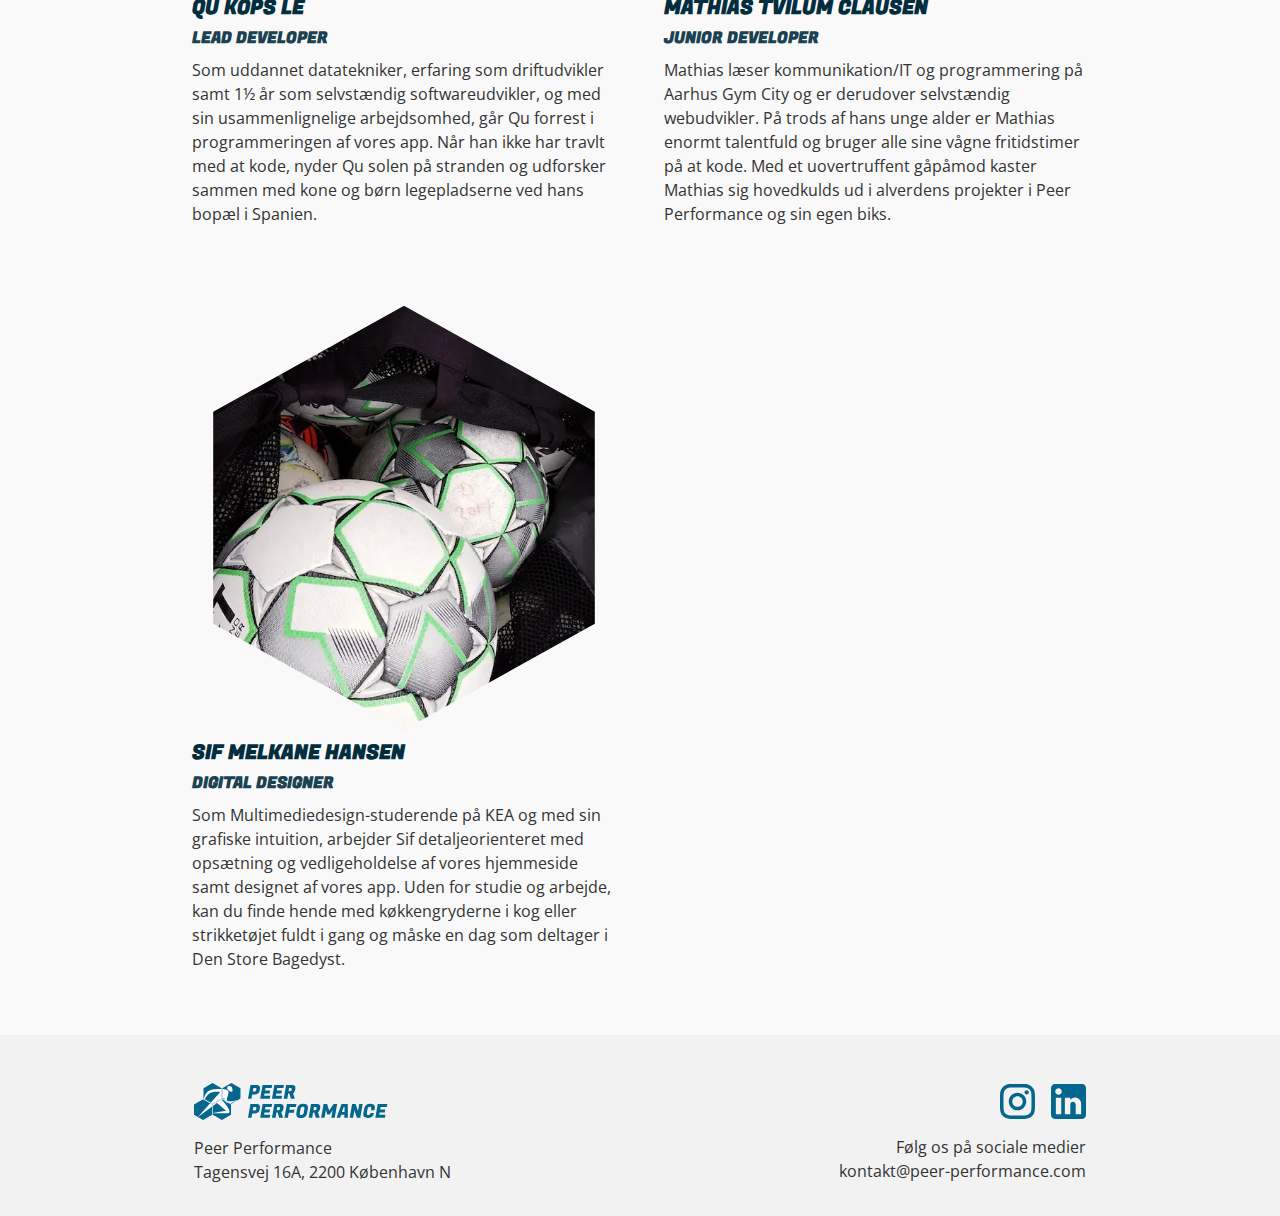
==== commit f2660615: "styling details" ====
--- a/about.html
+++ b/about.html
@@ -72,7 +72,7 @@
 
 
         <article>
-            <h2 class="space center_web">Heading 2</h2>
+            <h2 class="space center_web">Teamet</h2>
             <div class="grid_flex space space_bottom">
 
                 <!-- ANDERS -->
--- a/style.css
+++ b/style.css
@@ -70,7 +70,7 @@
 
 h2 {
   font-family: "Fugaz One", sans-serif;
-  font-size: 1.35rem;
+  font-size: 1.45rem;
   text-transform: uppercase;
   color: var(--midnight);
   margin: 0;
@@ -371,6 +371,7 @@
 
 .link {
   text-decoration: underline;
+  color: var(--brand);
 }
 
 /***********************************  LISTER  ***********************************/
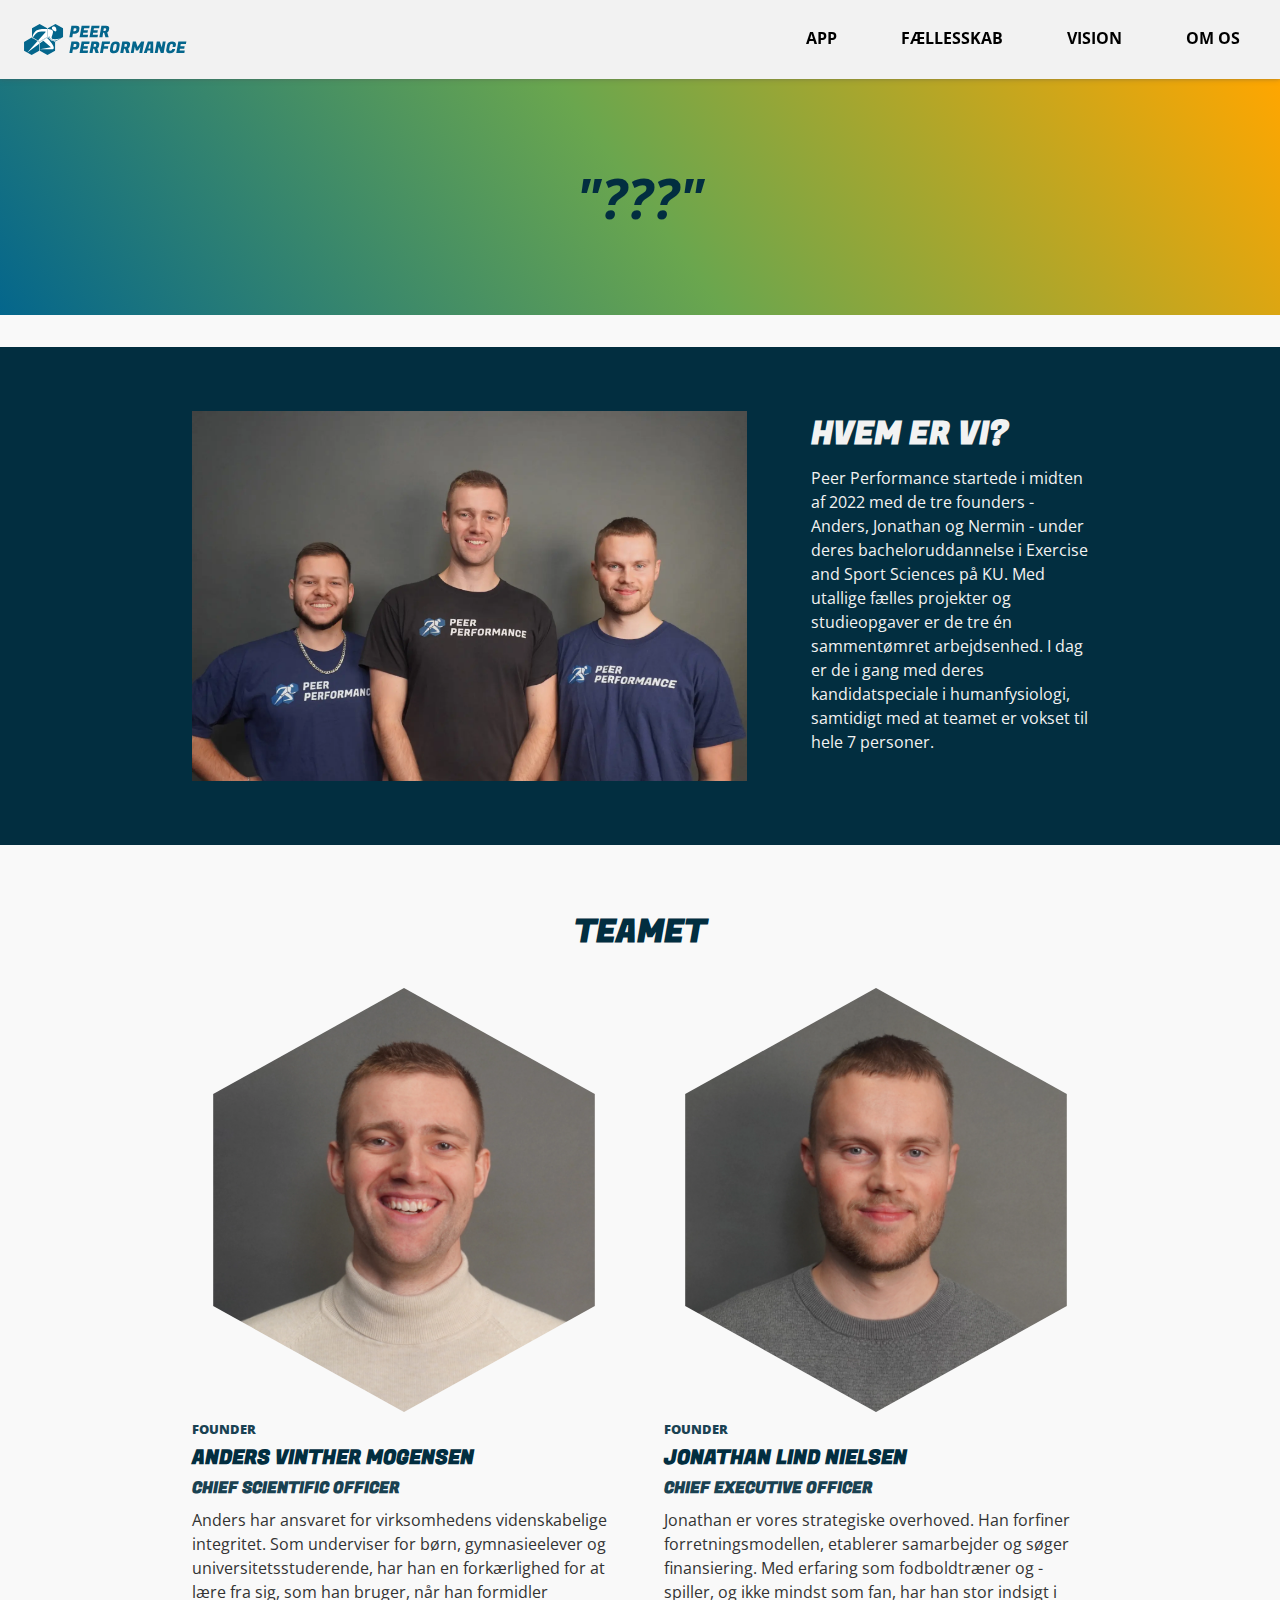
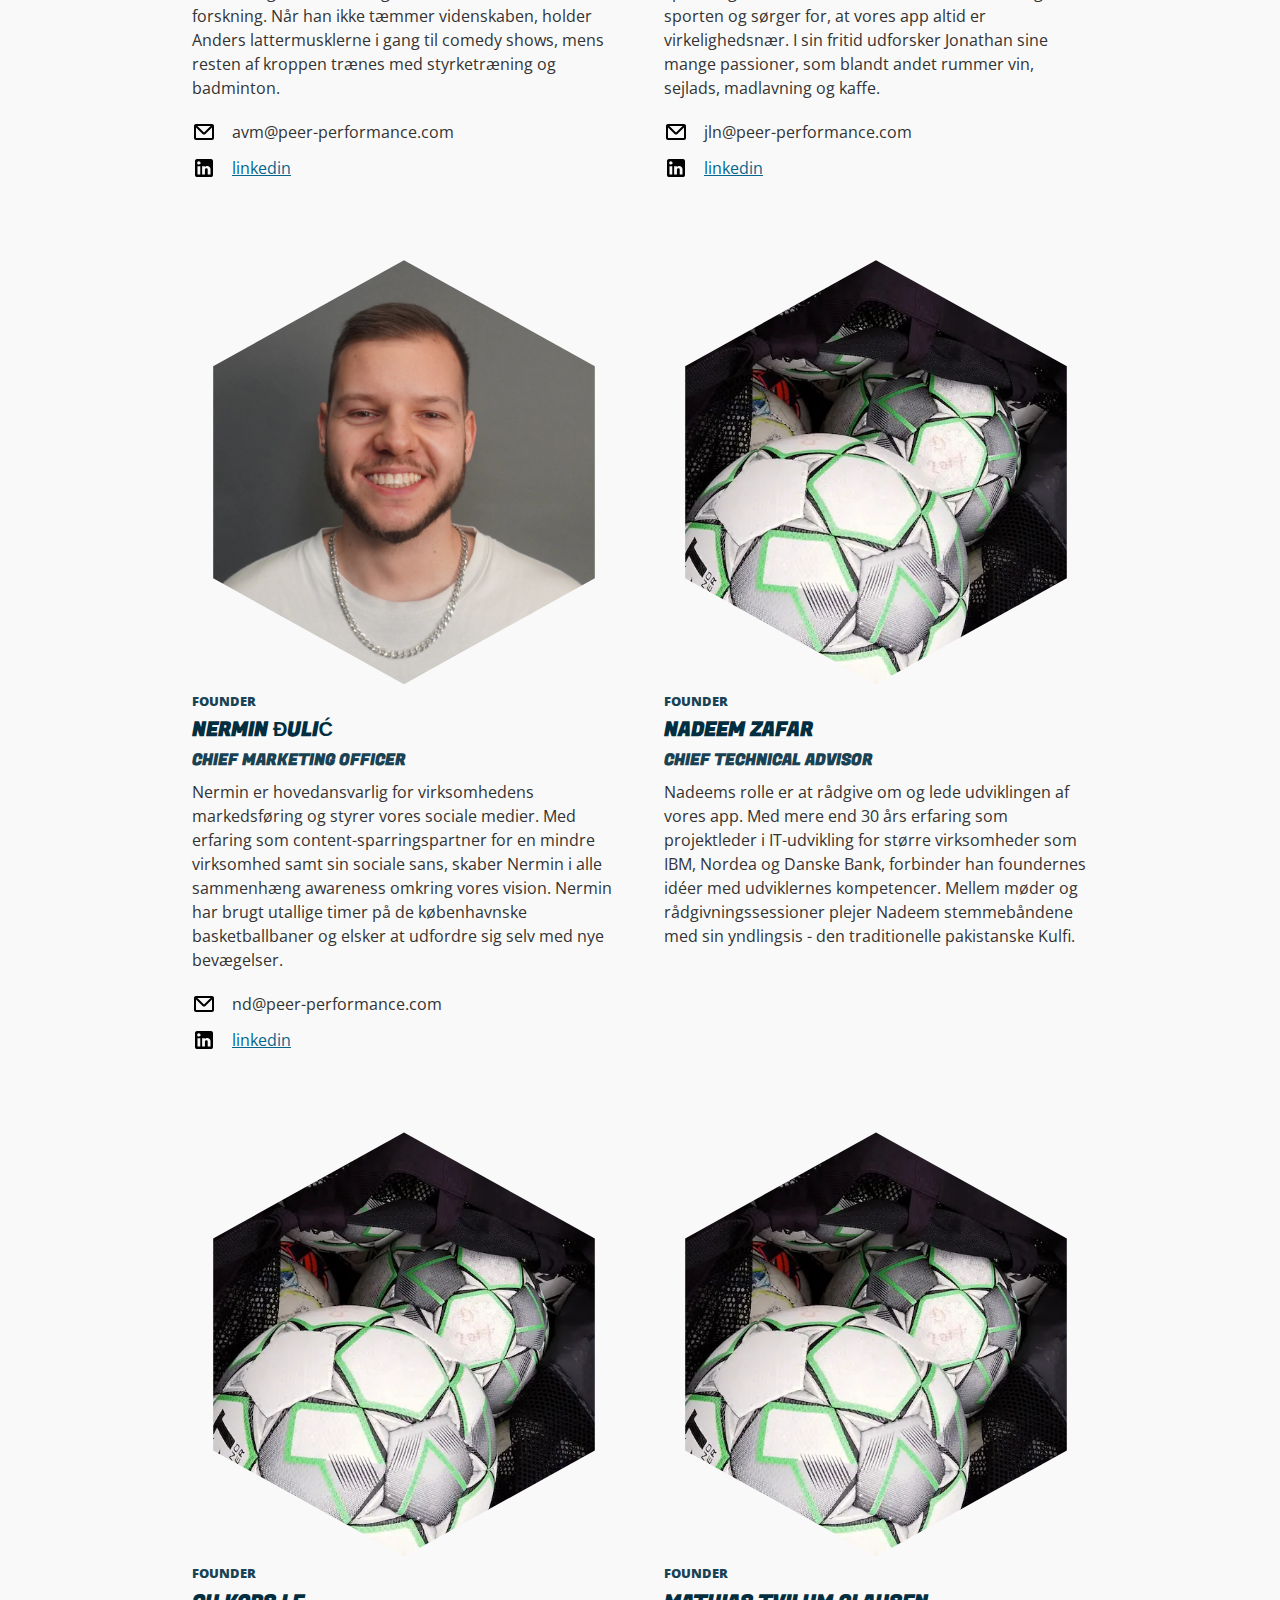
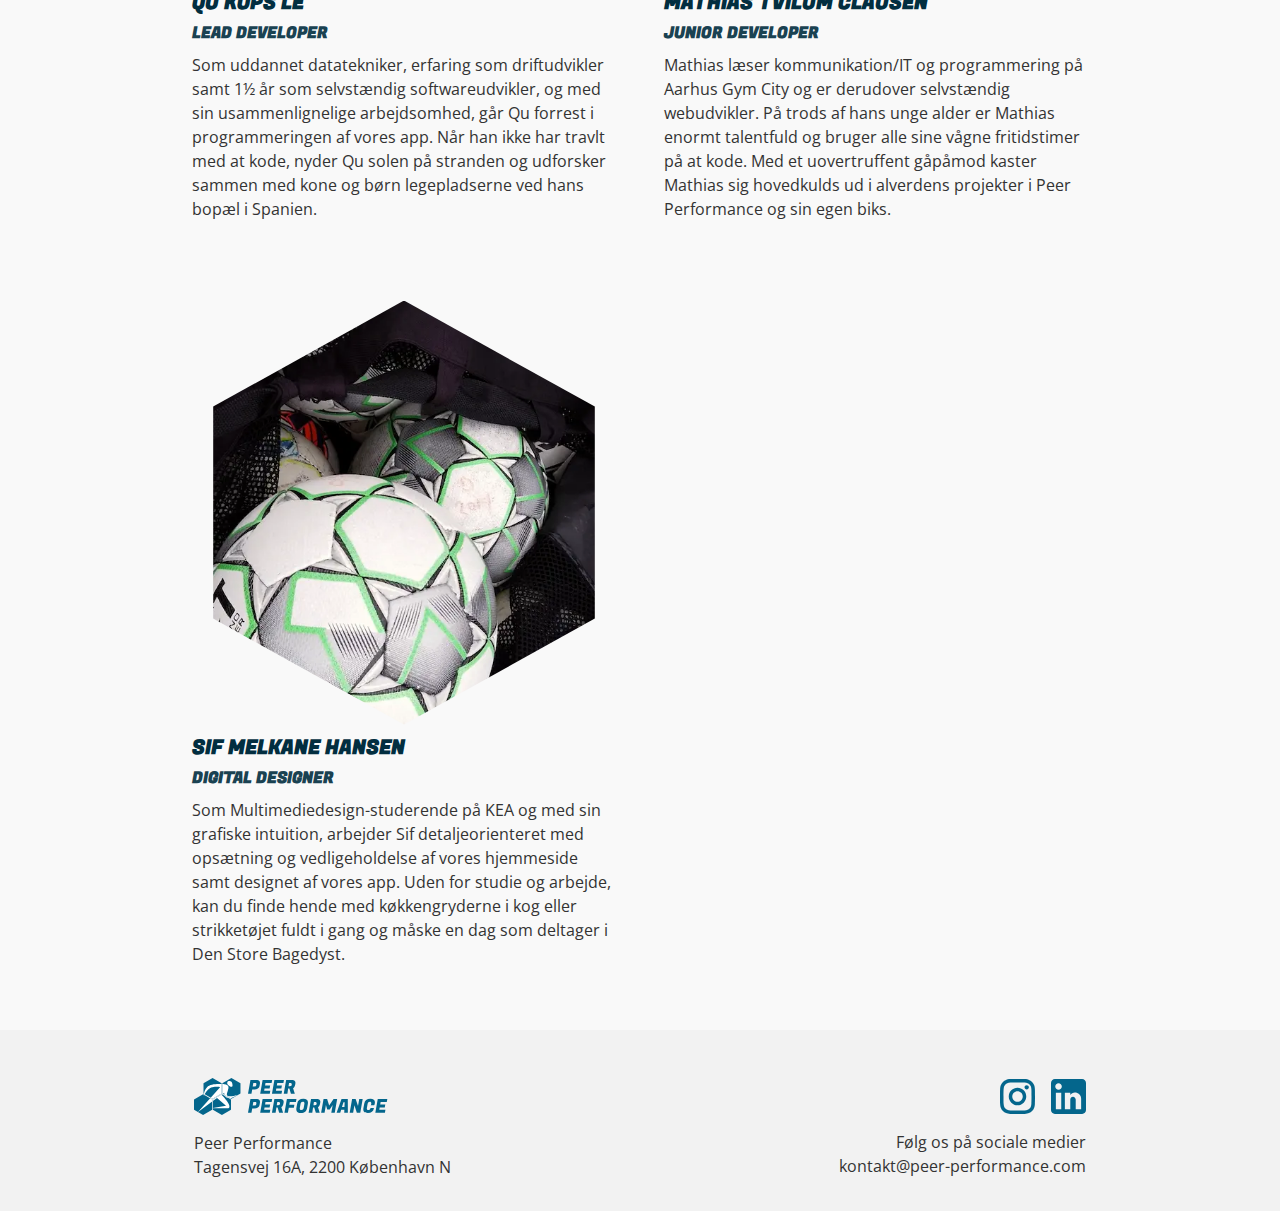
==== commit bf9d3869: "adjusting" ====
--- a/about.html
+++ b/about.html
@@ -54,7 +54,7 @@
         <div class="blaa">
             <article class="grid_2-1 space">
                 <img src="img/webp/gruppe.webp" alt="Billede af Peer Performance Team">
-                <div class="flex_col space_top">
+                <div class="flex_col">
                     <h2 class="light_txt">Hvem er vi?</h2>
                     <p class="light_txt">Peer Performance startede i midten af 2022 med de tre founders - Anders,
                         Jonathan og Nermin -
@@ -100,7 +100,10 @@
                         </div>
                         <div class="contact">
                             <img src="img/svg/linked_in.svg" alt="linkedin icon">
-                            <a href="https://www.linkedin.com/in/anders-vinther-mogensen-187326214/">linkedin</a>
+                            <a class="link" target="_blank"
+                                href="https://www.linkedin.com/in/anders-vinther-mogensen-187326214/">
+                                linkedin
+                            </a>
                         </div>
                     </div>
                 </div>
@@ -130,7 +133,8 @@
                         </div>
                         <div class="contact">
                             <img src="img/svg/linked_in.svg" alt="linkedin icon">
-                            <a href="https://www.linkedin.com/in/jonathan-lind-nielsen-16a5a0126/">linkedin</a>
+                            <a class="link" target="_blank"
+                                href="https://www.linkedin.com/in/jonathan-lind-nielsen-16a5a0126/">linkedin</a>
                         </div>
                     </div>
                 </div>
@@ -159,7 +163,8 @@
                         </div>
                         <div class="contact">
                             <img src="img/svg/linked_in.svg" alt="linkedin icon">
-                            <a href="https://www.linkedin.com/in/nermin-dulic-17b83b1b9/">linkedin</a>
+                            <a class="link" target="_blank"
+                                href="https://www.linkedin.com/in/nermin-dulic-17b83b1b9/">linkedin</a>
                         </div>
                     </div>
                 </div>
--- a/style.css
+++ b/style.css
@@ -6,6 +6,7 @@
   --midnight_2: #1a4252;
   --midnight_3: #305462;
   --brand: #04668c;
+  --brand_light: #6da6bc;
   --light_blue: #dbeef5;
   --green: #6aa64e;
   --light_green: #daebd2;
@@ -195,7 +196,7 @@
   position: relative;
 }
 
-.overlay {
+.heading {
   position: absolute;
   top: 55%;
   right: 5%;
@@ -370,8 +371,60 @@
 }
 
 .link {
+  font-family: "Open Sans", sans-serif;
+  font-size: 0.9rem;
   text-decoration: underline;
   color: var(--brand);
+}
+/***********************************  OVERLAY  ***********************************/
+.overlay-trigger {
+  text-decoration: underline;
+  color: var(--brand_light);
+}
+/*  */
+.overlay-close {
+  display: flex;
+  flex-direction: column;
+  gap: 1rem;
+
+  position: fixed;
+  z-index: 10;
+  top: 50%;
+  left: 50%;
+  width: 75%;
+  padding: 2rem;
+  background: var(--midnight);
+  border-radius: 5px;
+  opacity: 0;
+  visibility: hidden;
+  transition: 0.2s ease-in-out;
+  transform: translate(-50%, -50%);
+}
+.overlay-close.is-open {
+  opacity: 1;
+  visibility: visible;
+}
+
+.overlay-close:hover {
+  cursor: pointer;
+}
+
+/*  */
+.overlay01 {
+  position: fixed;
+  top: 0;
+  left: 0;
+  z-index: 2;
+  width: 100%;
+  height: 100%;
+  background: rgba(0, 0, 0, 0.7);
+  opacity: 0;
+  visibility: hidden;
+  transition: 0.3s linear;
+}
+.overlay01.is-open {
+  opacity: 1;
+  visibility: visible;
 }
 
 /***********************************  LISTER  ***********************************/
@@ -730,6 +783,10 @@
     left: 30%;
     width: 5rem;
   }
+
+  .overlay-close {
+    width: 50%;
+  }
 }
 
 /***********************************  DESKTOP  ***********************************/
@@ -816,6 +873,10 @@
     font-size: 1rem;
   }
 
+  .link {
+    font-size: 1rem;
+  }
+
   /************** GRID **************/
 
   .grid_flex {
@@ -886,7 +947,7 @@
   }
 
   /************** VIDEO + FOTO **************/
-  .overlay {
+  .heading {
     position: absolute;
     top: 50%;
     right: 10%;
@@ -922,4 +983,9 @@
   .person .image-container:hover .hover-img {
     opacity: 1;
   }
-}
+
+  .overlay-close {
+    width: 35%;
+    padding: 2rem 4rem;
+  }
+}
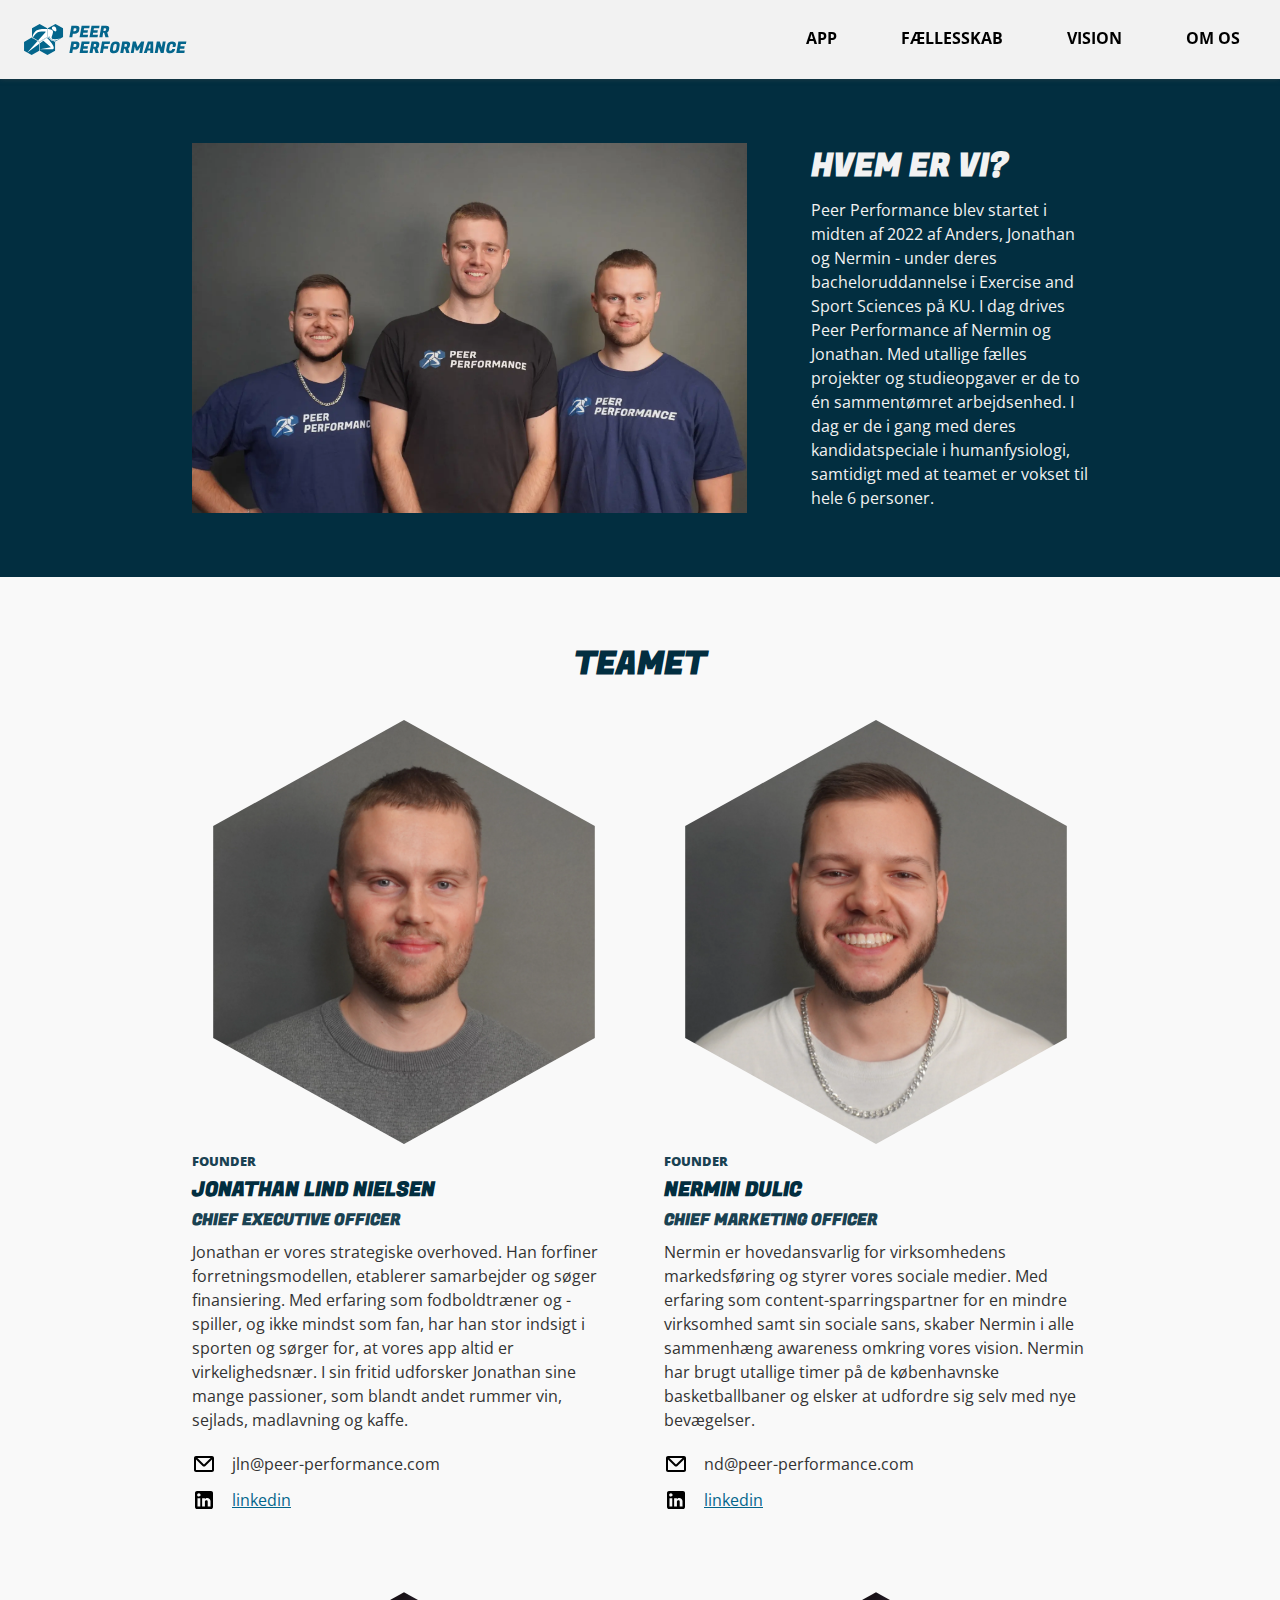
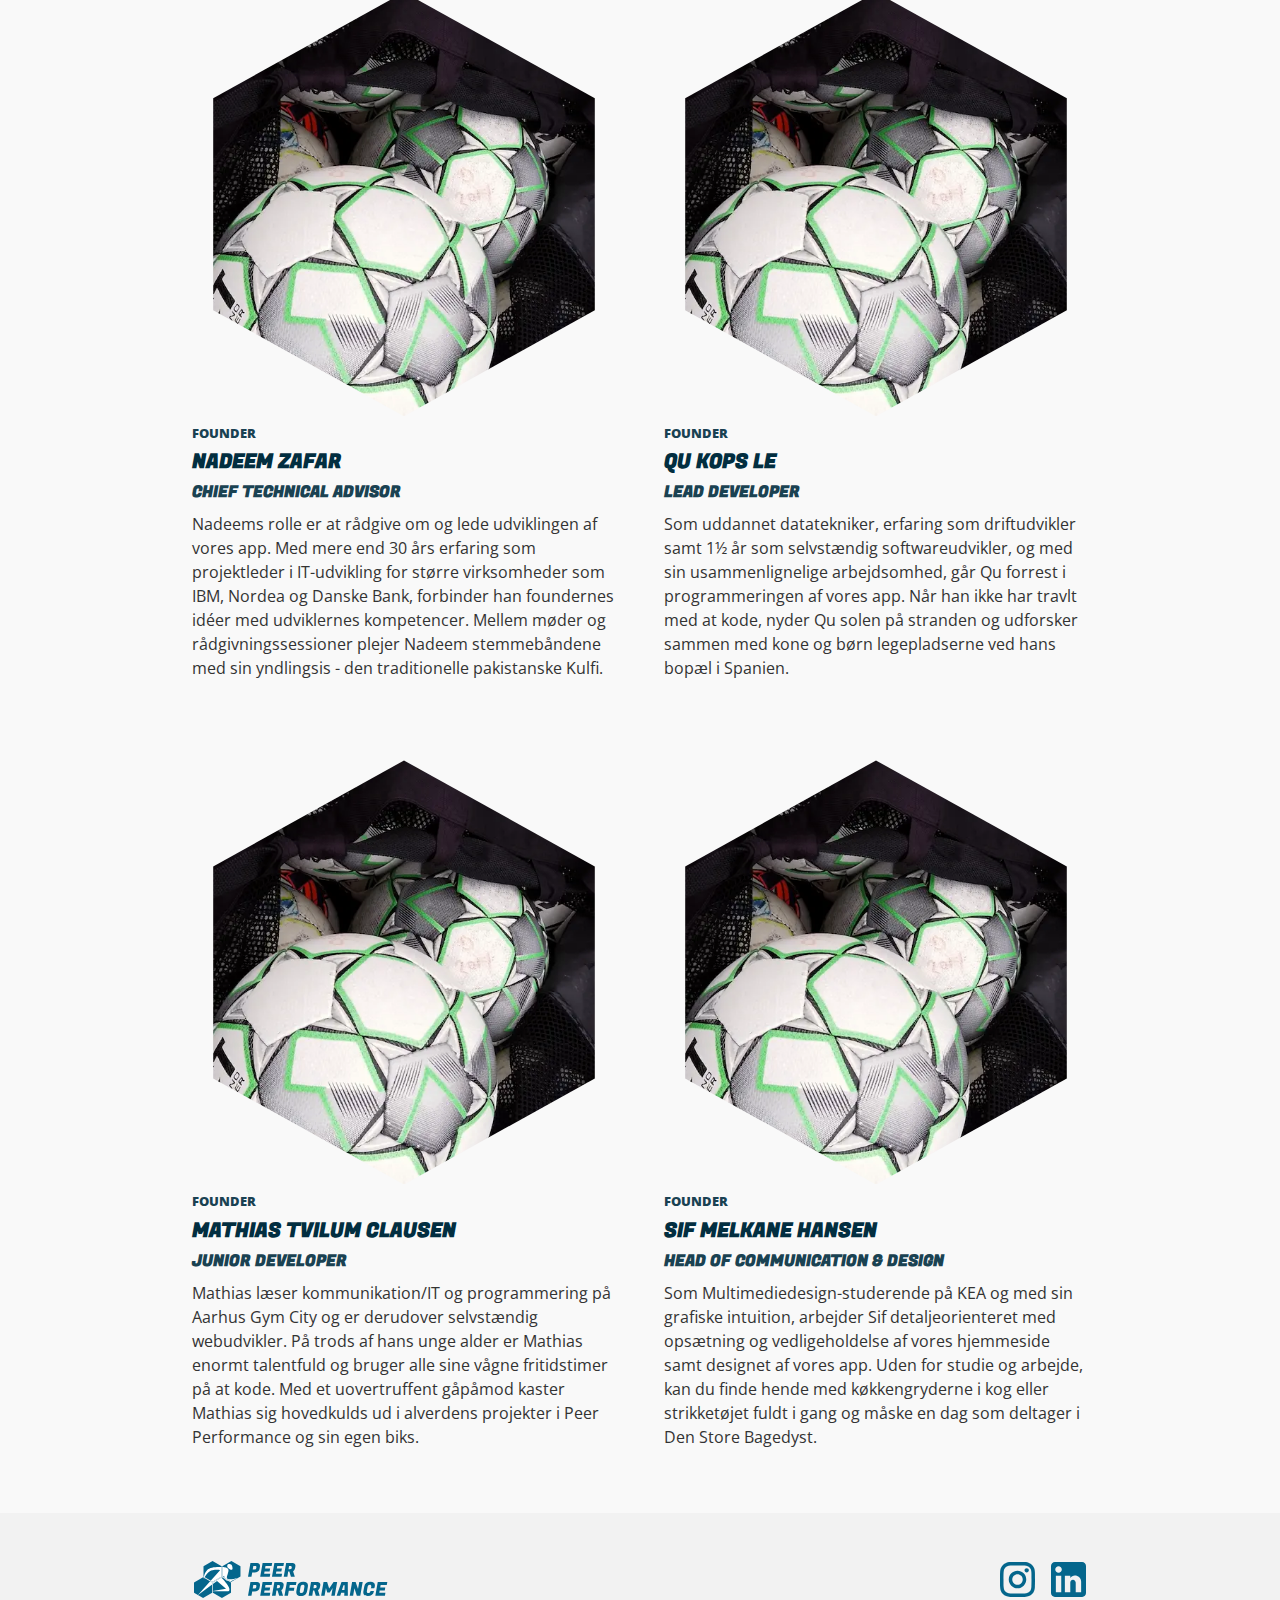
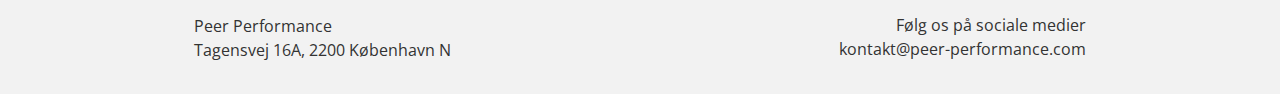
==== commit 8eb12f5d: "Adjustments after metting with C-team" ====
--- a/about.html
+++ b/about.html
@@ -46,26 +46,18 @@
         </div>
     </header>
     <main>
-
-        <article class="gradient box">
-            <h4>"???"</h4>
-        </article>
-
         <div class="blaa">
             <article class="grid_2-1 space">
                 <img src="img/webp/gruppe.webp" alt="Billede af Peer Performance Team">
                 <div class="flex_col">
                     <h2 class="light_txt">Hvem er vi?</h2>
-                    <p class="light_txt">Peer Performance startede i midten af 2022 med de tre founders - Anders,
-                        Jonathan og Nermin -
-                        under
-                        deres
-                        bacheloruddannelse i Exercise and Sport Sciences på KU. Med utallige fælles projekter og
-                        studieopgaver er de tre én
-                        sammentømret arbejdsenhed. I dag er de i gang med deres kandidatspeciale i humanfysiologi,
-                        samtidigt
-                        med at teamet er
-                        vokset til hele 7 personer.</p>
+                    <p class="light_txt">Peer Performance blev startet i midten af 2022 af Anders, Jonathan og Nermin -
+                        under deres bacheloruddannelse i Exercise
+                        and Sport Sciences på KU. I dag drives Peer Performance af Nermin og Jonathan. Med utallige
+                        fælles projekter og
+                        studieopgaver er de to én sammentømret arbejdsenhed. I dag er de i gang med deres
+                        kandidatspeciale i humanfysiologi,
+                        samtidigt med at teamet er vokset til hele 6 personer.</p>
                 </div>
             </article>
         </div>
@@ -74,39 +66,6 @@
         <article>
             <h2 class="space center_web">Teamet</h2>
             <div class="grid_flex space space_bottom">
-
-                <!-- ANDERS -->
-                <div class="flex_col space_bottom about">
-                    <div>
-                        <img src="img/webp/Anders1.webp" alt="Billede af Anders" class="hex">
-                    </div>
-                    <div class="about_headings">
-                        <p class="founder">founder</p>
-                        <h3>Anders Vinther Mogensen</h3>
-                        <h5>Chief Scientific Officer</h5>
-                    </div>
-                    <p>Anders har ansvaret for virksomhedens videnskabelige integritet. Som underviser for børn,
-                        gymnasieelever og
-                        universitetsstuderende, har han en forkærlighed for at lære fra sig, som han bruger, når han
-                        formidler forskning. Når
-                        han ikke tæmmer videnskaben, holder Anders lattermusklerne i gang til comedy shows, mens resten
-                        af kroppen trænes med
-                        styrketræning og badminton.</p>
-                    <div class="about_contact">
-                        <div class="contact">
-                            <img src="img/svg/mail.svg" alt="mail icon">
-                            <p>avm@peer-performance.com</p>
-
-                        </div>
-                        <div class="contact">
-                            <img src="img/svg/linked_in.svg" alt="linkedin icon">
-                            <a class="link" target="_blank"
-                                href="https://www.linkedin.com/in/anders-vinther-mogensen-187326214/">
-                                linkedin
-                            </a>
-                        </div>
-                    </div>
-                </div>
                 <!-- JONATHAN -->
 
                 <div class="flex_col space_bottom about">
@@ -145,7 +104,7 @@
                     </div>
                     <div class="about_headings">
                         <p class="founder">founder</p>
-                        <h3>Nermin Đulić</h3>
+                        <h3>Nermin Dulic</h3>
                         <h5>Chief Marketing Officer</h5>
                     </div>
                     <p>Nermin er hovedansvarlig for virksomhedens markedsføring og styrer vores sociale medier. Med
@@ -228,8 +187,9 @@
                         <img src="img/webp/bolde_i_net.webp" alt="Billede af teammedlem" class="hex">
                     </div>
                     <div class="about_headings">
+                        <p class="founder">founder</p>
                         <h3>Sif Melkane Hansen</h3>
-                        <h5>Digital Designer</h5>
+                        <h5>Head of Communication & Design</h5>
                     </div>
                     <p>Som Multimediedesign-studerende på KEA og med sin grafiske intuition, arbejder Sif
                         detaljeorienteret med opsætning og
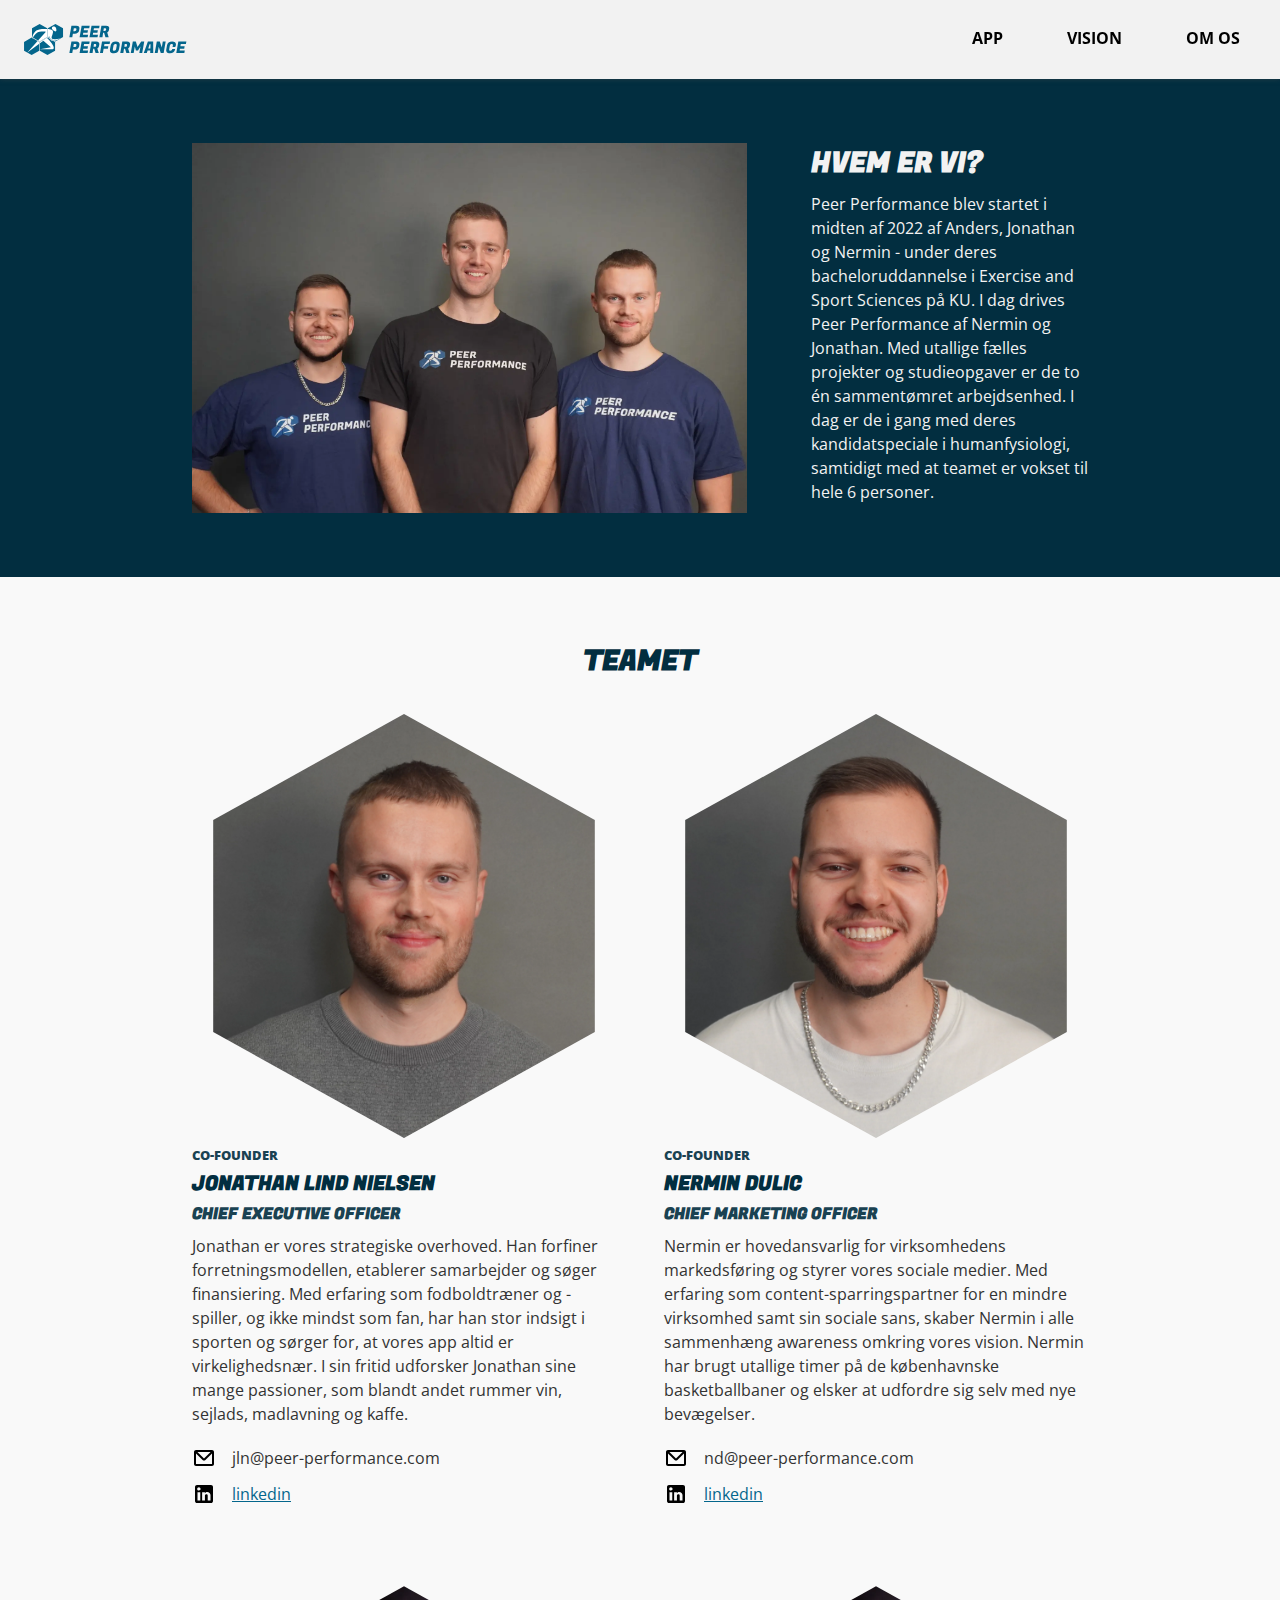
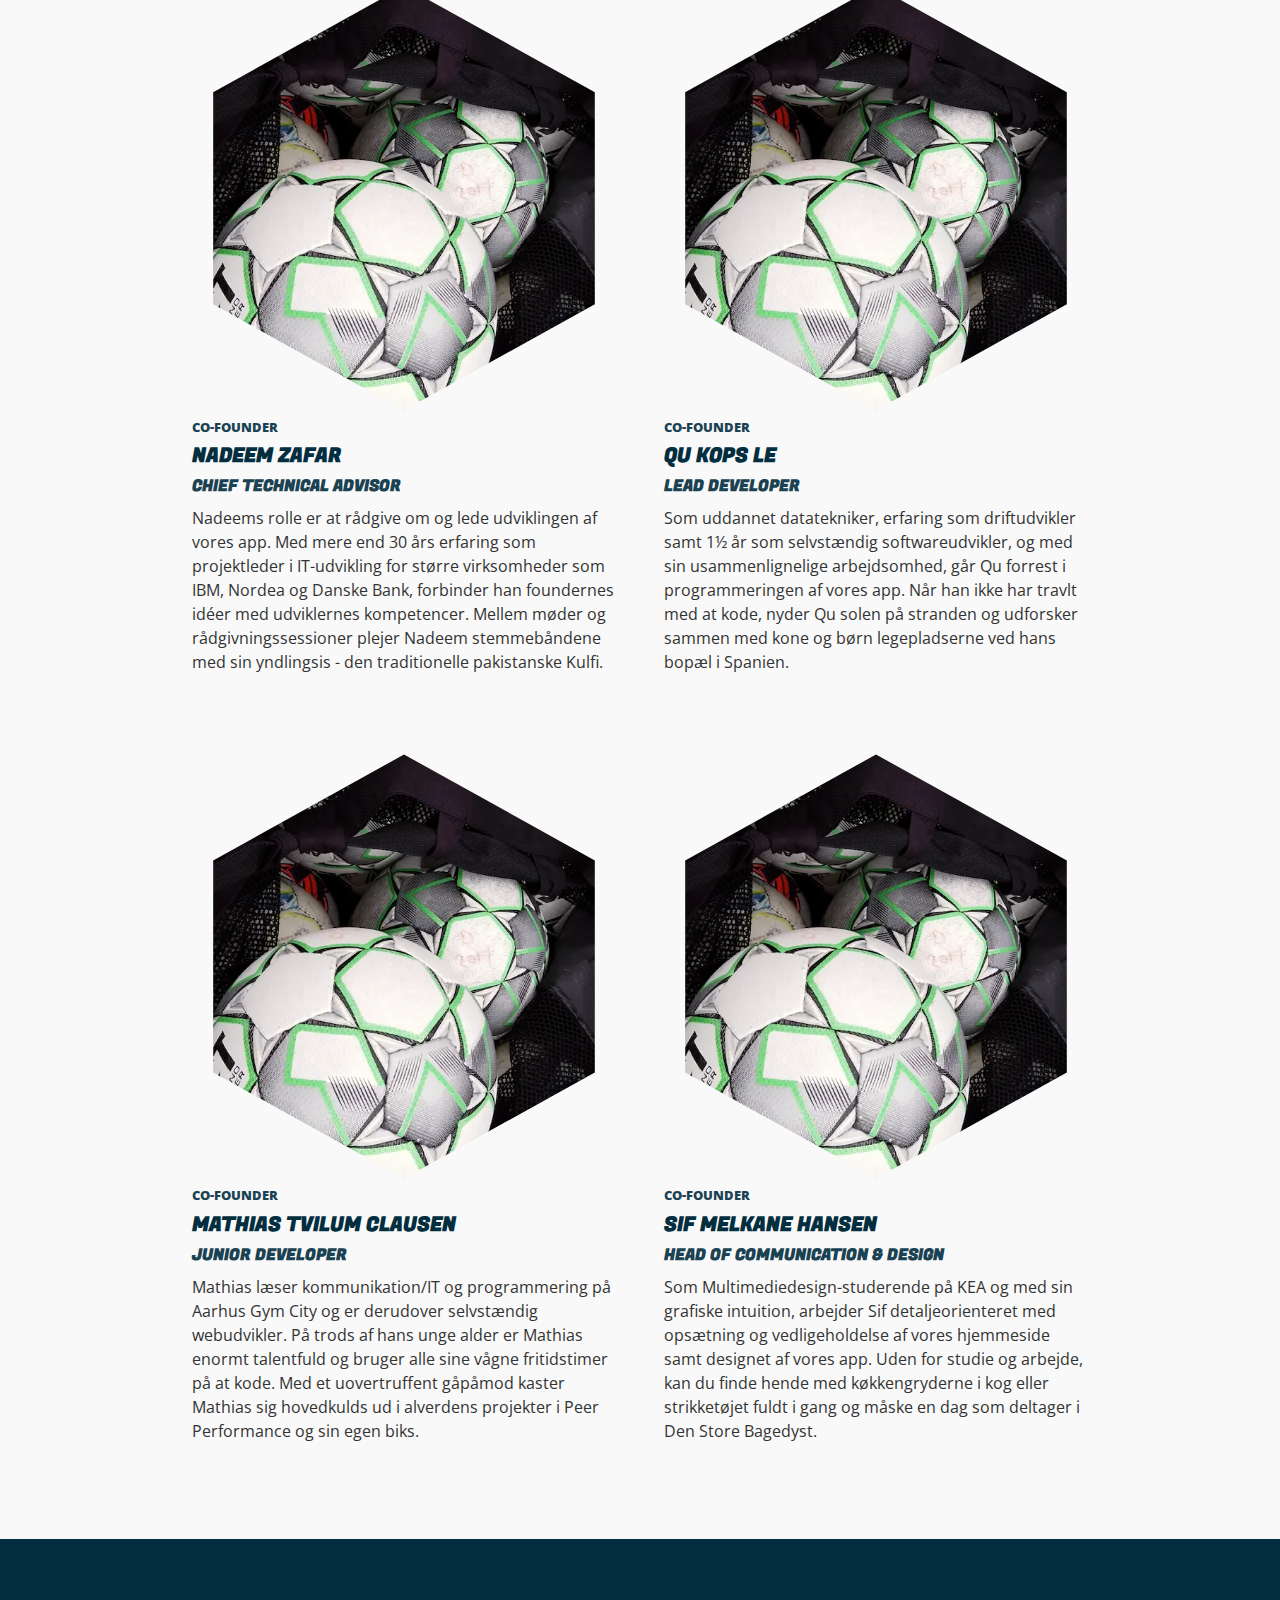
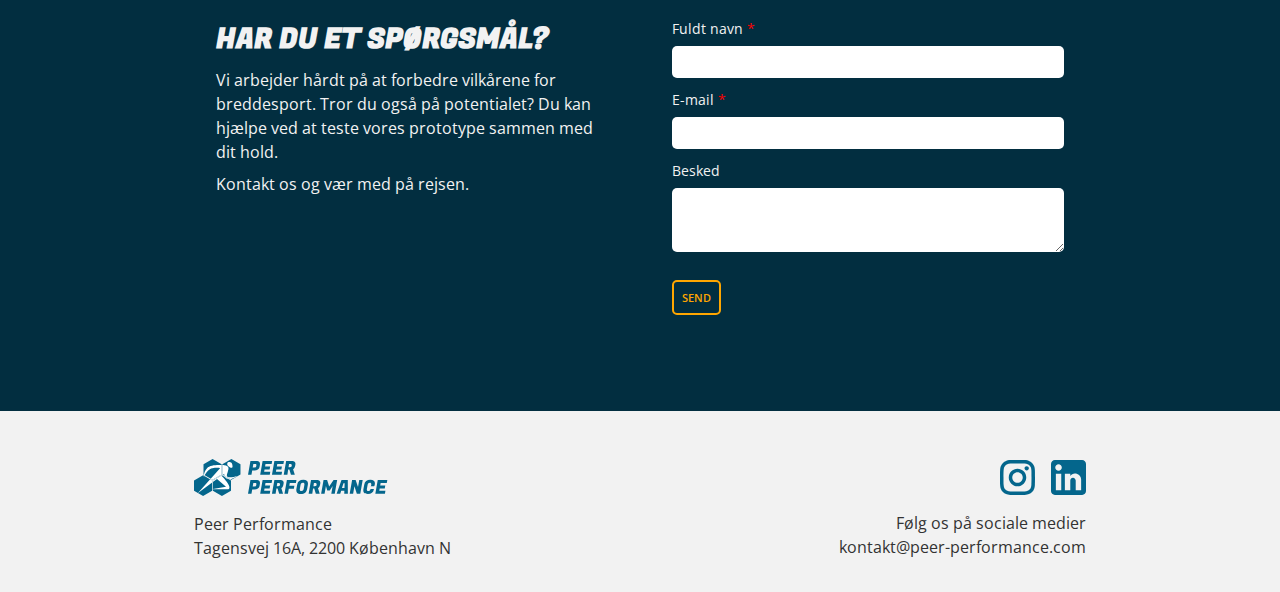
==== commit a327e6cd: "More adjustments" ====
--- a/about.html
+++ b/about.html
@@ -11,7 +11,7 @@
     <link rel="icon" type="image/png" sizes="16x16" href="favicon-16x16.png">
     <link rel="manifest" href="site.webmanifest">
 
-    <title>Forside</title>
+    <title>Om os</title>
 
     <link rel="stylesheet" href="style.css">
     <link rel="stylesheet" href="hex.css">
@@ -33,7 +33,7 @@
             <nav>
                 <ul class="menu">
                     <li><a href="app.html">App</a></li>
-                    <li><a href="community.html">Fællesskab</a></li>
+                    <!-- <li><a href="community.html">Fællesskab</a></li> -->
                     <li><a href="vision.html">Vision</a></li>
                     <li><a href="about.html">Om os</a></li>
                 </ul>
@@ -49,7 +49,7 @@
         <div class="blaa">
             <article class="grid_2-1 space">
                 <img src="img/webp/gruppe.webp" alt="Billede af Peer Performance Team">
-                <div class="flex_col">
+                <div class="flex_col space_top">
                     <h2 class="light_txt">Hvem er vi?</h2>
                     <p class="light_txt">Peer Performance blev startet i midten af 2022 af Anders, Jonathan og Nermin -
                         under deres bacheloruddannelse i Exercise
@@ -73,7 +73,7 @@
                         <img src="img/webp/Jonthan1.webp" alt="Billede af teammedlem" class="hex">
                     </div>
                     <div class="about_headings">
-                        <p class="founder">founder</p>
+                        <p class="founder">co-founder</p>
                         <h3>Jonathan Lind Nielsen</h3>
                         <h5>Chief Executive Officer</h5>
                     </div>
@@ -103,7 +103,7 @@
                         <img src="img/webp/Nermin1.webp" alt="Billede af teammedlem" class="hex">
                     </div>
                     <div class="about_headings">
-                        <p class="founder">founder</p>
+                        <p class="founder">co-founder</p>
                         <h3>Nermin Dulic</h3>
                         <h5>Chief Marketing Officer</h5>
                     </div>
@@ -133,7 +133,7 @@
                         <img src="img/webp/bolde_i_net.webp" alt="Billede af teammedlem" class="hex">
                     </div>
                     <div class="about_headings">
-                        <p class="founder">founder</p>
+                        <p class="founder">co-founder</p>
                         <h3>Nadeem Zafar</h3>
                         <h5>Chief Technical Advisor</h5>
                     </div>
@@ -152,7 +152,7 @@
                         <img src="img/webp/bolde_i_net.webp" alt="Billede af teammedlem" class="hex">
                     </div>
                     <div class="about_headings">
-                        <p class="founder">founder</p>
+                        <p class="founder">co-founder</p>
                         <h3>Qu Kops Le</h3>
                         <h5>Lead Developer</h5>
                     </div>
@@ -170,7 +170,7 @@
                         <img src="img/webp/bolde_i_net.webp" alt="Billede af teammedlem" class="hex">
                     </div>
                     <div class="about_headings">
-                        <p class="founder">founder</p>
+                        <p class="founder">co-founder</p>
                         <h3>Mathias Tvilum Clausen</h3>
                         <h5>Junior Developer</h5>
                     </div>
@@ -187,7 +187,7 @@
                         <img src="img/webp/bolde_i_net.webp" alt="Billede af teammedlem" class="hex">
                     </div>
                     <div class="about_headings">
-                        <p class="founder">founder</p>
+                        <p class="founder">co-founder</p>
                         <h3>Sif Melkane Hansen</h3>
                         <h5>Head of Communication & Design</h5>
                     </div>
@@ -200,7 +200,55 @@
                 </div>
             </div>
         </article>
-
+        <article>
+            <!-- <img src="img/svg/blaa_top.svg" alt="figurtop" class="top"> -->
+            <div class="blaa">
+                <div class="layout_form grid_1-1_top luft">
+                    <div class="flex_col">
+                        <h2 class="light_txt">Har du et spørgsmål?</h2>
+                        <p class="light_txt">Vi arbejder hårdt på at forbedre vilkårene for breddesport. Tror du også på
+                            potentialet? Du kan hjælpe ved at teste
+                            vores prototype sammen med dit hold.</p>
+                        <p class="light_txt">Kontakt os og vær med på rejsen.</p>
+
+                    </div>
+                    <form action="succes.html" name="index-form">
+                        <div class="form-felt">
+                            <label for="firstname">Fuldt navn <span class="required">*</span></label>
+                            <input id="firstname" name="fullname" type="text" autocomplete="name" required>
+                        </div>
+
+                        <div class="form-felt">
+                            <label for="email">E-mail <span class="required">*</span></label>
+                            <input id="email" name="email" type="email" autocomplete="email" required>
+                        </div>
+
+                        <!-- 
+                        <div class="form-felt">
+                            <label for="subject">Emne <span class="required">*</span></label>
+                         <input id="subject" name="subject" type="text" autocomplete="off"> 
+                            <select name="subject" id="subject">
+                                <option value="opt1">Tilmelding til prototype</option>
+                                <option value="opt2">Spørgsmål om virksomheden</option>
+                                <option value="other">Andet</option>
+                            </select>
+                        </div>
+                        -->
+
+                        <div class="form-felt">
+                            <label for="message">
+                                Besked</label>
+                            <textarea name="besked" id="message" rows="3" cols="40" autocomplete="off"></textarea>
+                        </div>
+
+                        <div class="button_luft">
+                            <button type="submit">Send</button>
+                        </div>
+                    </form>
+                </div>
+            </div>
+            <!-- <img src="img/svg/blaa_bund.svg" alt="figurbund" class="bund"> -->
+        </article>
     </main>
     <footer>
         <div>
--- a/style.css
+++ b/style.css
@@ -521,18 +521,17 @@
 /***********************************  KNAPPER  ***********************************/
 
 button {
-  background-color: var(--yellow);
+  background-color: transparent;
+  border-color: var(--yellow);
   border-style: solid;
-  border-color: var(--yellow);
   border-radius: 5px;
-  padding: 0.5rem;
-
+  color: var(--yellow);
   font-family: "Open Sans", sans-serif;
   font-size: 0.7rem;
   font-weight: 600;
-  color: var(--white);
   text-transform: uppercase;
   width: fit-content;
+  padding: 0.5rem;
 }
 
 button:visited {
@@ -540,10 +539,10 @@
 }
 
 button:hover {
+  background-color: var(--yellow);
+  border-color: var(--yellow);
   border-style: solid;
-  border-color: var(--yellow);
-  background-color: transparent;
-  color: var(--yellow);
+  color: var(--midnight);
 }
 
 .button_luft {
@@ -612,6 +611,18 @@
   background-color: var(--green);
   color: var(--white);
 }
+.yellow {
+  border-color: var(--yellow);
+  color: var(--yellow);
+}
+
+.yellow:visited {
+  color: var(--yellow);
+}
+.yellow:hover {
+  background-color: var(--yellow);
+  color: var(--midnight);
+}
 
 /***********************************  FLEX + GRID  ***********************************/
 
@@ -650,6 +661,7 @@
   display: grid;
   grid-template-columns: 1fr 4fr;
   gap: 1rem;
+  align-self: start;
 }
 
 .grid_1-1-1_mobil {
@@ -834,6 +846,10 @@
     margin: 2rem 15%;
   }
 
+  .space_top {
+    margin-top: 0rem;
+  }
+
   .frame {
     padding: 2rem 2rem;
     border-radius: 5px;
@@ -859,7 +875,7 @@
     margin: 5rem 0;
   }
   h2 {
-    font-size: 2rem;
+    font-size: 1.75rem;
   }
   h3 {
     font-size: 1.25rem;
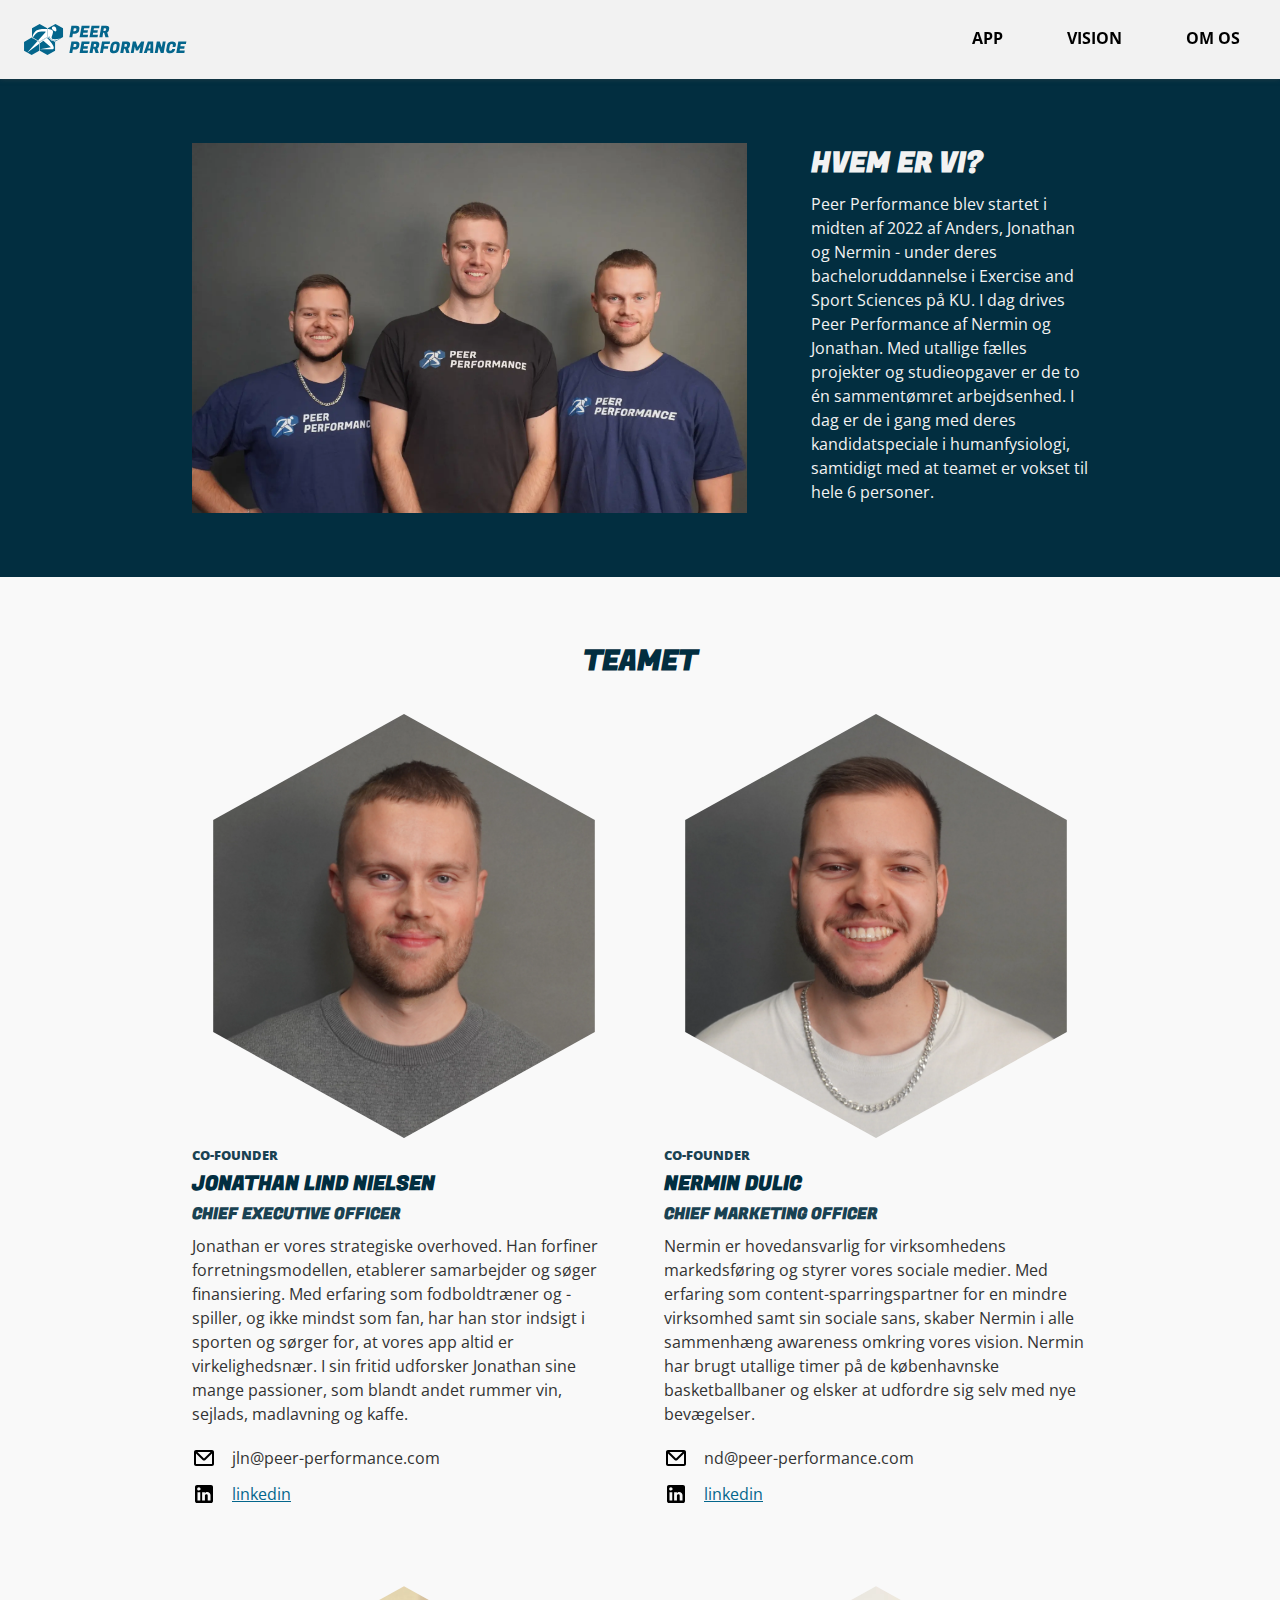
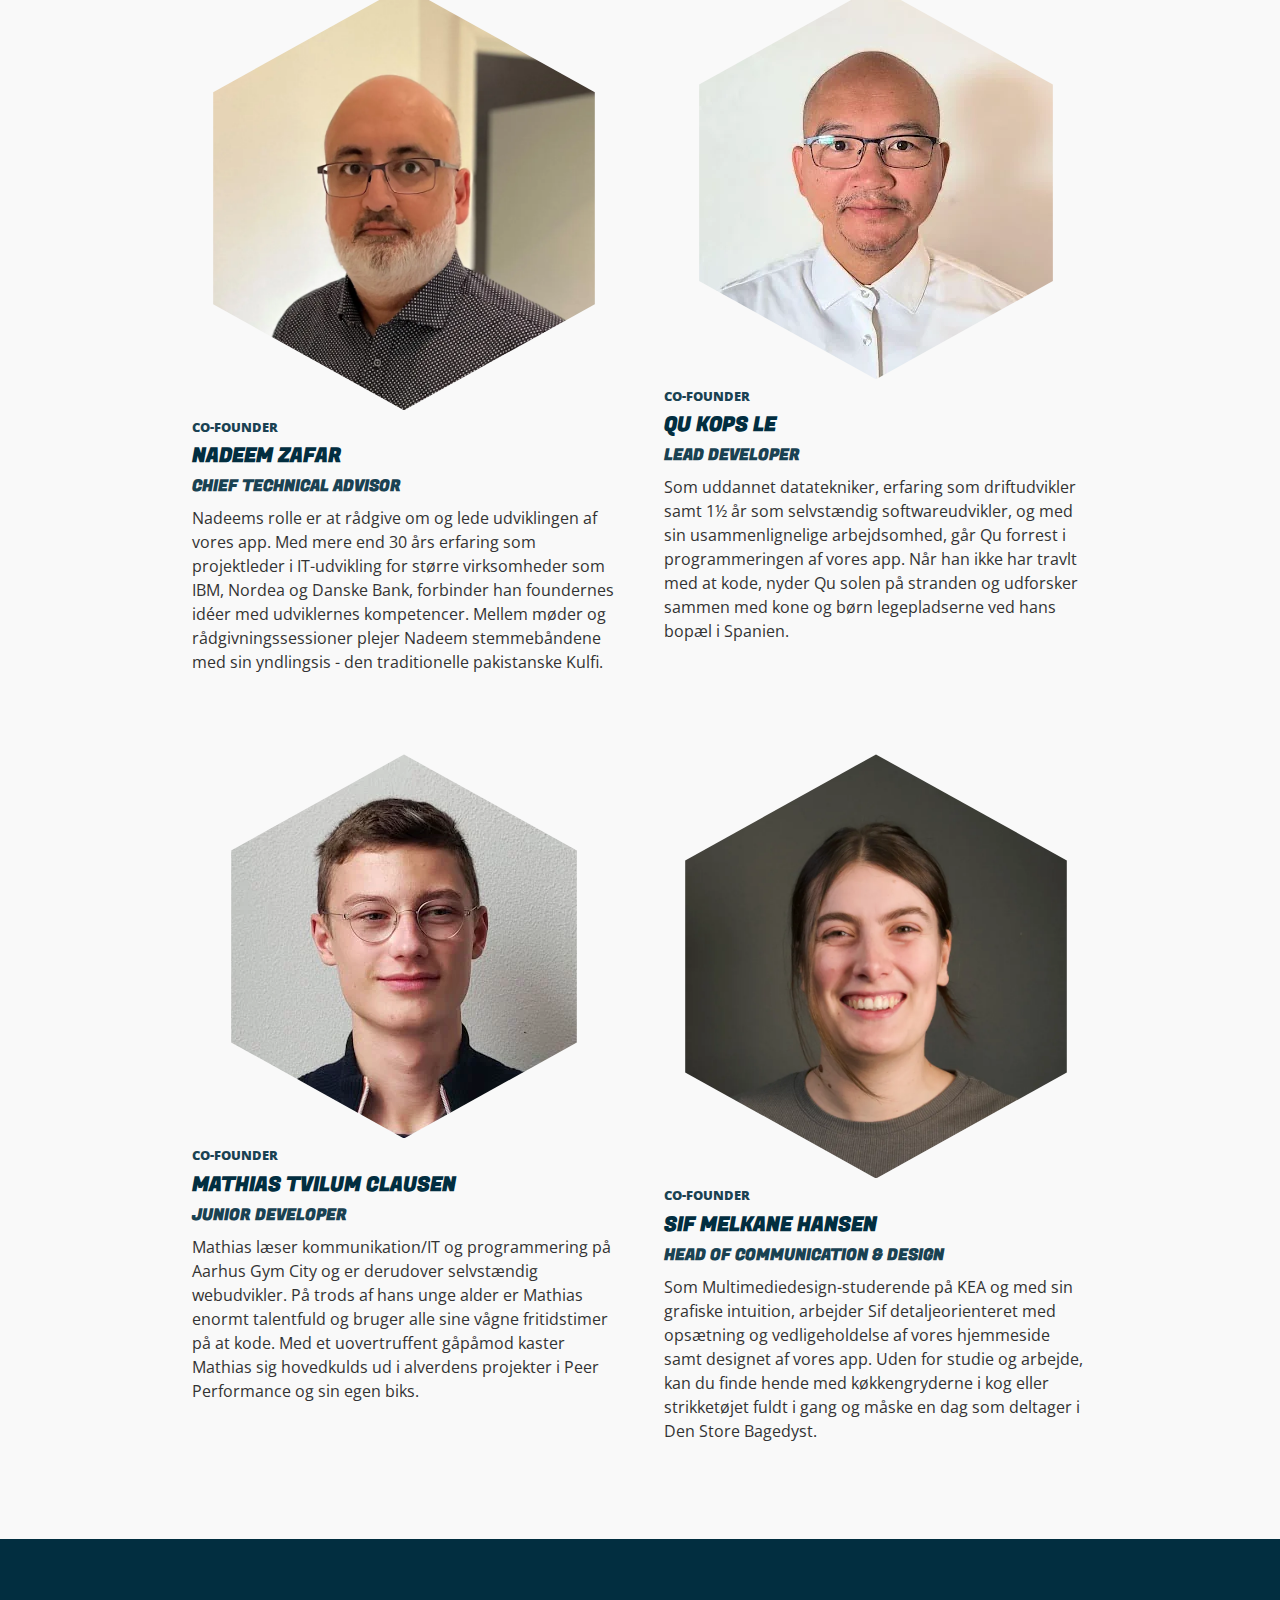
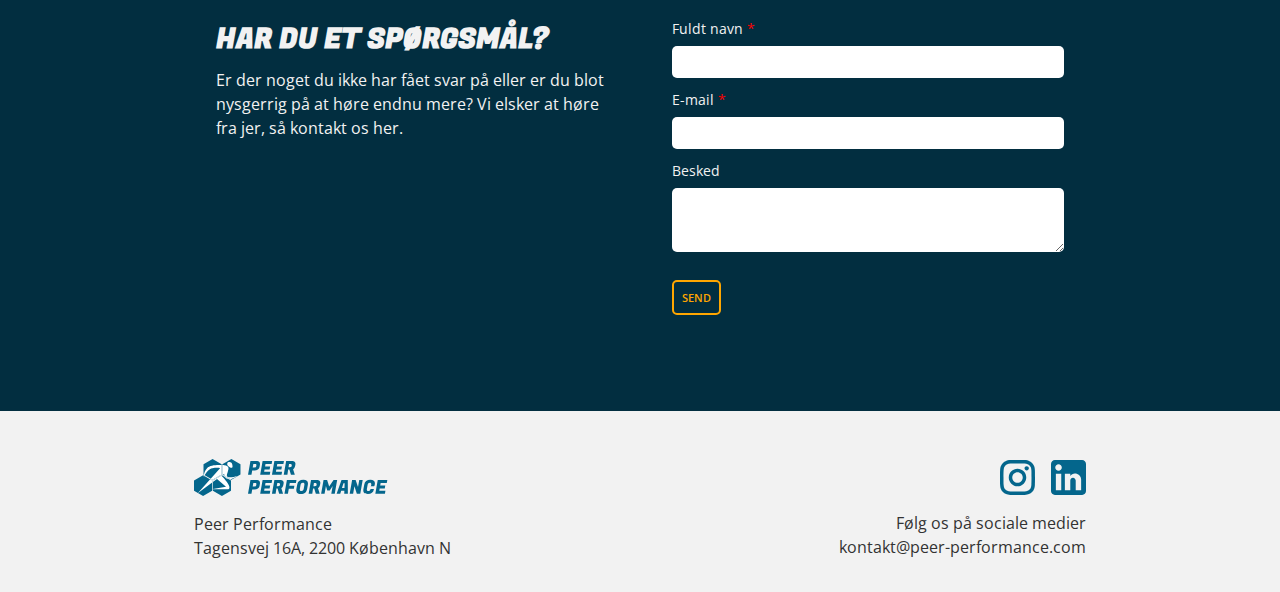
==== commit ba6e9d38: "Adding correct images and adjusting some simple styling" ====
--- a/about.html
+++ b/about.html
@@ -70,7 +70,7 @@
 
                 <div class="flex_col space_bottom about">
                     <div>
-                        <img src="img/webp/Jonthan1.webp" alt="Billede af teammedlem" class="hex">
+                        <img src="img/webp/jonathan.webp" alt="Billede af teammedlem" class="hex">
                     </div>
                     <div class="about_headings">
                         <p class="founder">co-founder</p>
@@ -100,7 +100,7 @@
                 <!-- NERMIN -->
                 <div class="flex_col space_bottom about">
                     <div>
-                        <img src="img/webp/Nermin1.webp" alt="Billede af teammedlem" class="hex">
+                        <img src="img/webp/nermin.webp" alt="Billede af teammedlem" class="hex">
                     </div>
                     <div class="about_headings">
                         <p class="founder">co-founder</p>
@@ -130,7 +130,7 @@
                 <!-- NADEEM -->
                 <div class="flex_col space_bottom">
                     <div>
-                        <img src="img/webp/bolde_i_net.webp" alt="Billede af teammedlem" class="hex">
+                        <img src="img/webp/nadeem.webp" alt="Billede af teammedlem" class="hex">
                     </div>
                     <div class="about_headings">
                         <p class="founder">co-founder</p>
@@ -149,7 +149,7 @@
                 <!-- QU -->
                 <div class="flex_col space_bottom">
                     <div>
-                        <img src="img/webp/bolde_i_net.webp" alt="Billede af teammedlem" class="hex">
+                        <img src="img/webp/qu.webp" alt="Billede af teammedlem" class="hex">
                     </div>
                     <div class="about_headings">
                         <p class="founder">co-founder</p>
@@ -167,7 +167,7 @@
                 <!-- MATHIAS -->
                 <div class="flex_col space_bottom">
                     <div>
-                        <img src="img/webp/bolde_i_net.webp" alt="Billede af teammedlem" class="hex">
+                        <img src="img/webp/mathias.webp" alt="Billede af teammedlem" class="hex">
                     </div>
                     <div class="about_headings">
                         <p class="founder">co-founder</p>
@@ -184,7 +184,7 @@
                 <!-- SIF -->
                 <div class="flex_col space_bottom">
                     <div>
-                        <img src="img/webp/bolde_i_net.webp" alt="Billede af teammedlem" class="hex">
+                        <img src="img/webp/sif.webp" alt="Billede af teammedlem" class="hex">
                     </div>
                     <div class="about_headings">
                         <p class="founder">co-founder</p>
@@ -206,11 +206,9 @@
                 <div class="layout_form grid_1-1_top luft">
                     <div class="flex_col">
                         <h2 class="light_txt">Har du et spørgsmål?</h2>
-                        <p class="light_txt">Vi arbejder hårdt på at forbedre vilkårene for breddesport. Tror du også på
-                            potentialet? Du kan hjælpe ved at teste
-                            vores prototype sammen med dit hold.</p>
-                        <p class="light_txt">Kontakt os og vær med på rejsen.</p>
-
+                        <p class="light_txt">Er der noget du ikke har fået svar på eller er du blot nysgerrig på at høre
+                            endnu mere? Vi elsker at høre fra jer, så
+                            kontakt os her.</p>
                     </div>
                     <form action="succes.html" name="index-form">
                         <div class="form-felt">
--- a/style.css
+++ b/style.css
@@ -63,6 +63,7 @@
 h1 {
   font-family: "Open Sans", sans-serif;
   font-size: 2rem;
+  font-weight: 600;
   font-style: italic;
 
   color: var(--midnight);
@@ -72,6 +73,7 @@
 h2 {
   font-family: "Fugaz One", sans-serif;
   font-size: 1.45rem;
+  font-weight: 600;
   text-transform: uppercase;
   color: var(--midnight);
   margin: 0;
@@ -80,6 +82,7 @@
 h3 {
   font-family: "Fugaz One", sans-serif;
   font-size: 1.25rem;
+  font-weight: 600;
   text-transform: uppercase;
   color: var(--midnight);
   margin: 0;
@@ -88,6 +91,7 @@
 h4 {
   font-family: "Open Sans", sans-serif;
   font-size: 1.5rem;
+  font-weight: 600;
   font-style: italic;
 
   text-align: center;
@@ -212,6 +216,22 @@
 
 .contact img {
   margin: 0;
+}
+
+/***********************************  HERO  ***********************************/
+
+.hero_1 {
+  background-image: linear-gradient(rgba(255, 255, 255, 0), rgba(184, 209, 220, 0.2), rgba(2, 46, 64, 0.9)), url(img/webp/gruppe_med_crop.webp);
+  background-size: 100%;
+  background-repeat: no-repeat;
+  aspect-ratio: 16/9;
+  display: flex;
+  align-items: flex-end;
+  padding: 0rem 2rem;
+}
+
+.hero_txt_1 {
+  color: var(--white);
 }
 
 /***********************************  BACKGROUNDS  ***********************************/
@@ -799,6 +819,16 @@
   .overlay-close {
     width: 50%;
   }
+
+  /* HERO */
+  .hero_1 {
+    background-image: linear-gradient(rgba(255, 255, 255, 0), rgba(2, 46, 64, 0.3), rgba(2, 46, 64, 0.9)), url(img/webp/gruppe_med_crop.webp);
+    padding: 1rem 5rem;
+  }
+
+  .hero_txt_1 {
+    font-size: 2rem;
+  }
 }
 
 /***********************************  DESKTOP  ***********************************/
@@ -982,26 +1012,14 @@
     /* margin: 0 auto 3rem; */
   }
 
-  /************** FOTO HOVER **************/
-  .person .image-container {
-    position: relative;
-    width: 100%;
-  }
-
-  .person .image-container .hover-img {
-    position: absolute;
-    top: -32px;
-    left: 0;
-    opacity: 0;
-    transition: opacity 0.3s ease-in-out;
-  }
-
-  .person .image-container:hover .hover-img {
-    opacity: 1;
-  }
-
-  .overlay-close {
-    width: 35%;
-    padding: 2rem 4rem;
-  }
-}
+  /* HERO */
+  .hero_1 {
+    background-image: linear-gradient(rgba(255, 255, 255, 0), rgba(2, 46, 64, 0.5), rgba(2, 46, 64, 0.9)), url(img/webp/gruppe_med_crop.webp);
+    padding: 5rem 1rem;
+  }
+
+  .hero_txt_1 {
+    font-size: 3rem;
+    font-weight: 700;
+  }
+}
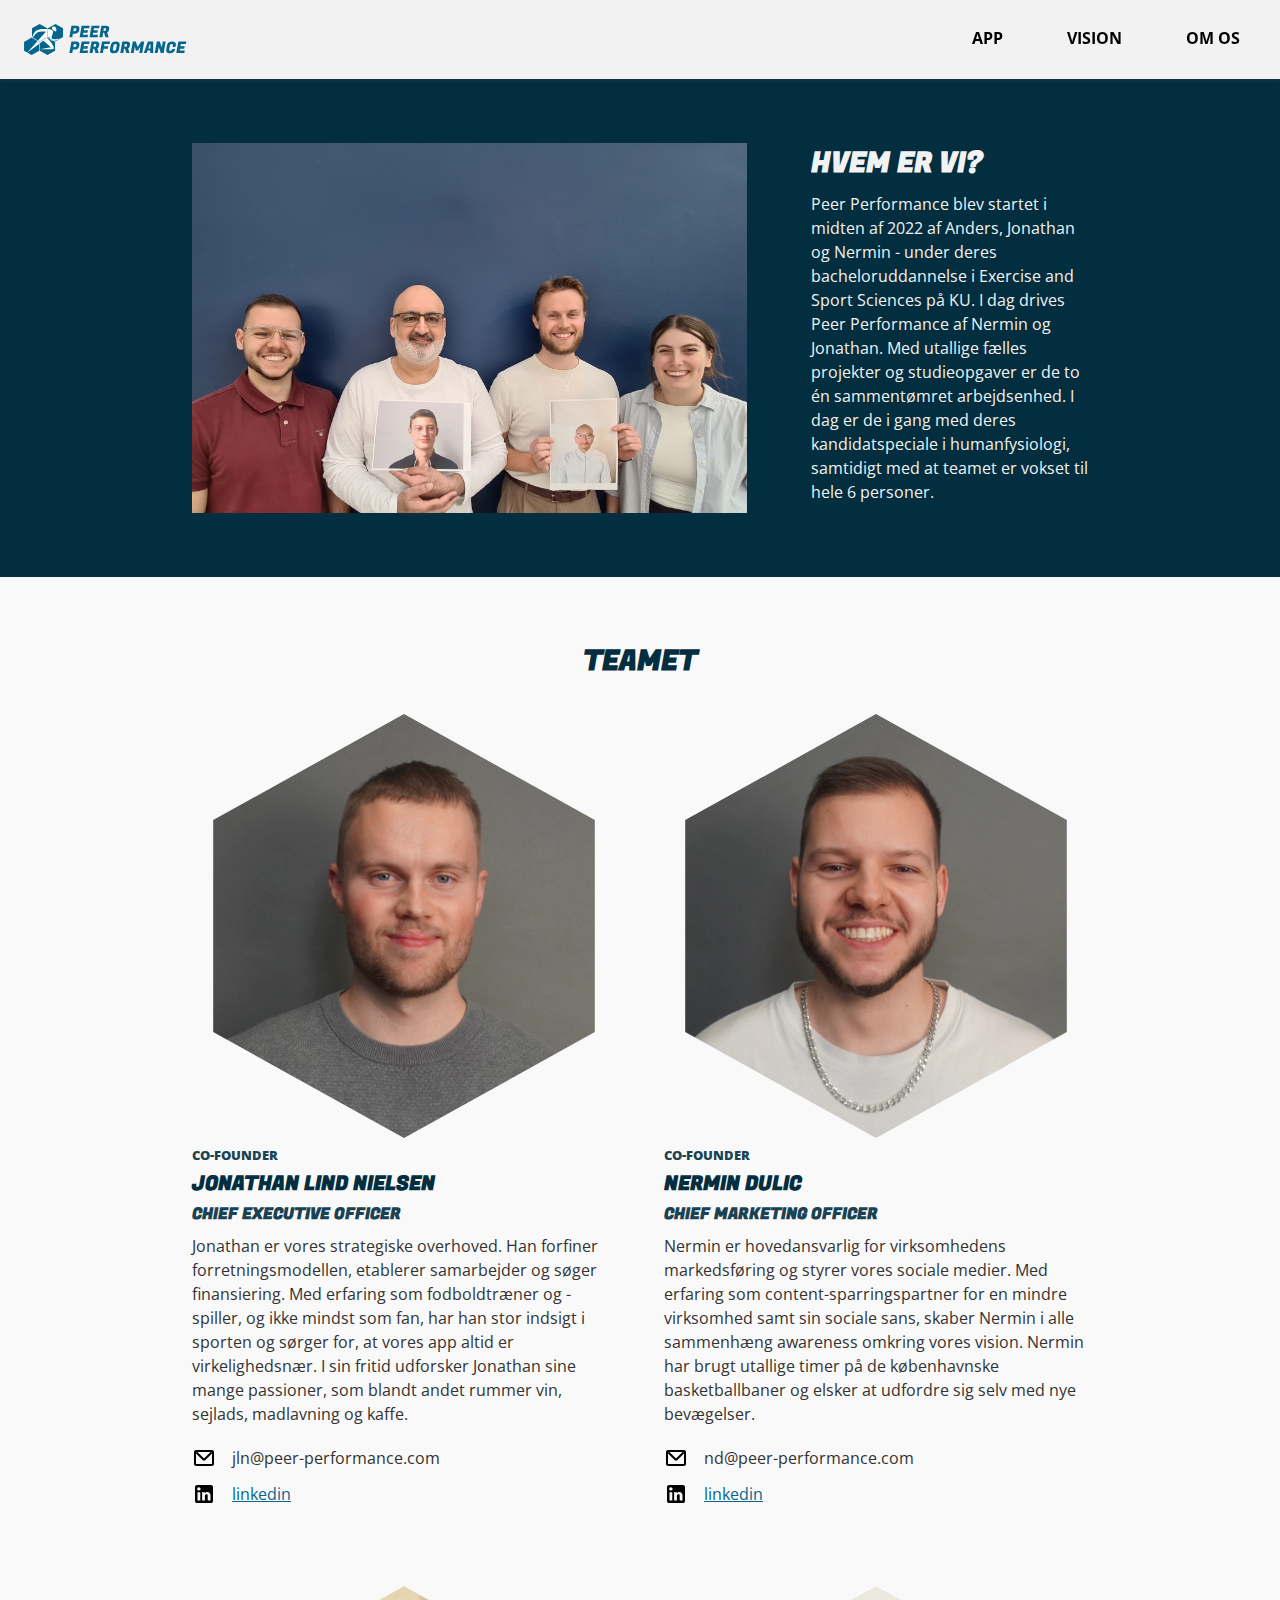
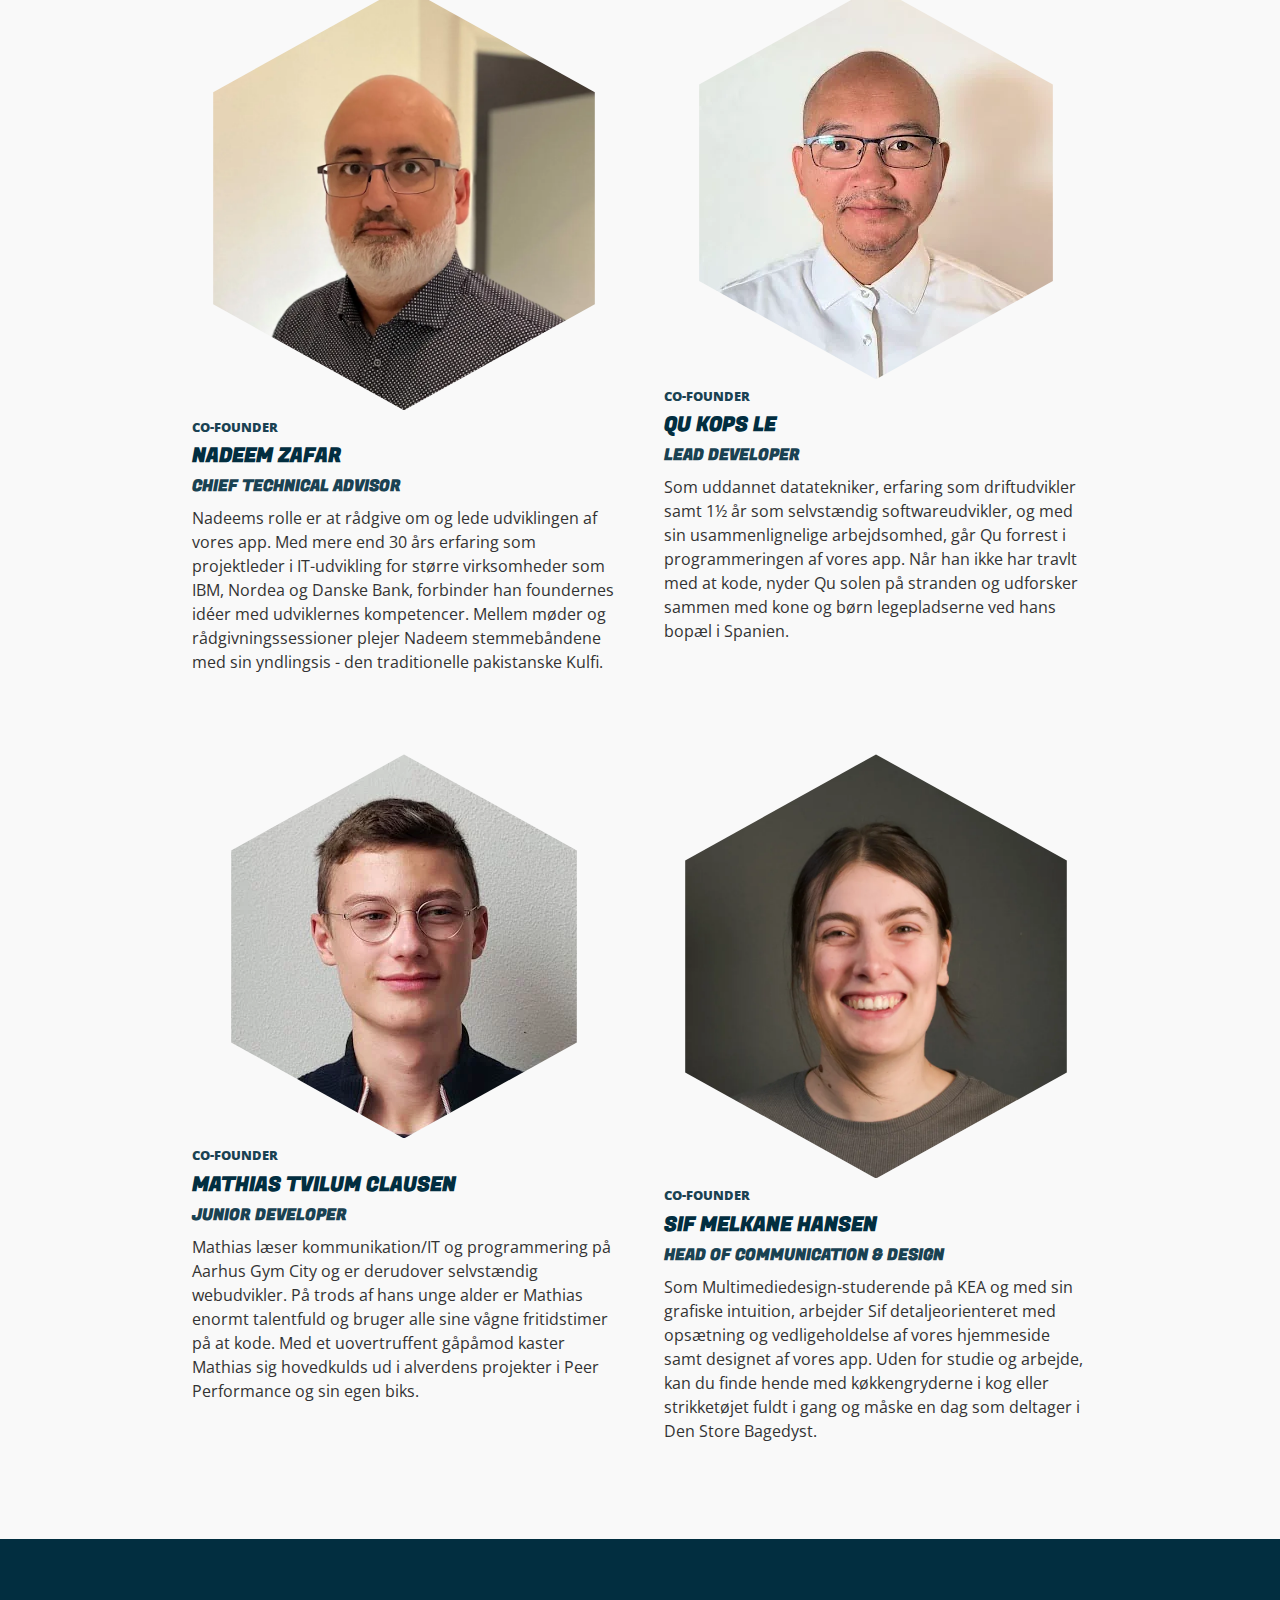
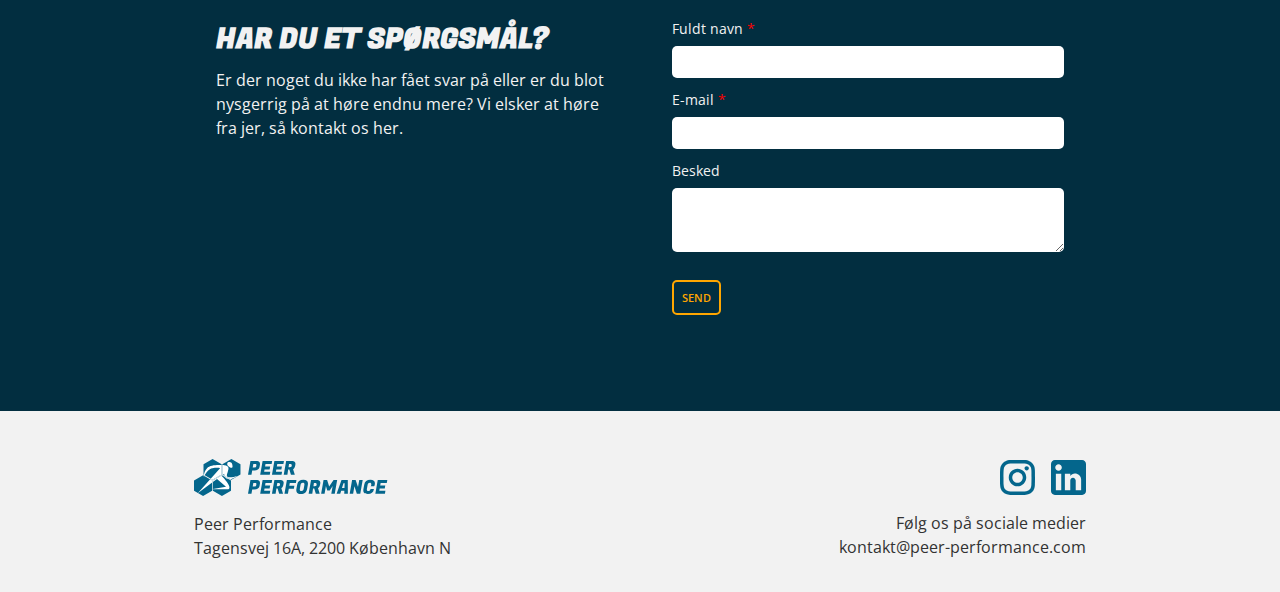
==== commit 9f02f5e4: "Adding hero images" ====
--- a/about.html
+++ b/about.html
@@ -48,7 +48,7 @@
     <main>
         <div class="blaa">
             <article class="grid_2-1 space">
-                <img src="img/webp/gruppe.webp" alt="Billede af Peer Performance Team">
+                <img src="img/webp/gruppe_blaa.webp" alt="Billede af Peer Performance Team">
                 <div class="flex_col space_top">
                     <h2 class="light_txt">Hvem er vi?</h2>
                     <p class="light_txt">Peer Performance blev startet i midten af 2022 af Anders, Jonathan og Nermin -
--- a/style.css
+++ b/style.css
@@ -210,6 +210,13 @@
   width: 100%;
 }
 
+.video_mob {
+  display: block;
+}
+.video_web {
+  display: none;
+}
+
 .icon {
   width: 175%;
 }
@@ -218,7 +225,25 @@
   margin: 0;
 }
 
+.sundby {
+  margin-top: 5%;
+}
+.forza {
+  margin-top: 5%;
+  padding: 5%;
+}
+
 /***********************************  HERO  ***********************************/
+
+.hero_0 {
+  background-image: linear-gradient(rgba(255, 255, 255, 0), rgba(184, 209, 220, 0.2), rgba(2, 46, 64, 0.9)), url(img/webp/gruppe_forza.webp);
+  background-size: 100%;
+  background-repeat: no-repeat;
+  aspect-ratio: 16/9;
+  display: flex;
+  align-items: flex-end;
+  padding: 0rem 2rem;
+}
 
 .hero_1 {
   background-image: linear-gradient(rgba(255, 255, 255, 0), rgba(184, 209, 220, 0.2), rgba(2, 46, 64, 0.9)), url(img/webp/gruppe_med_crop.webp);
@@ -821,6 +846,10 @@
   }
 
   /* HERO */
+  .hero_0 {
+    background-image: linear-gradient(rgba(255, 255, 255, 0), rgba(2, 46, 64, 0.3), rgba(2, 46, 64, 0.9)), url(img/webp/gruppe_forza.webp);
+    padding: 1rem 5rem;
+  }
   .hero_1 {
     background-image: linear-gradient(rgba(255, 255, 255, 0), rgba(2, 46, 64, 0.3), rgba(2, 46, 64, 0.9)), url(img/webp/gruppe_med_crop.webp);
     padding: 1rem 5rem;
@@ -995,12 +1024,17 @@
   /************** VIDEO + FOTO **************/
   .heading {
     position: absolute;
-    top: 50%;
+    top: 100px;
     right: 10%;
   }
   .video {
     margin: 0;
-    height: 90vh;
+  }
+  .video_mob {
+    display: none;
+  }
+  .video_web {
+    display: block;
   }
 
   /* .image {
@@ -1013,9 +1047,15 @@
   }
 
   /* HERO */
+  .hero_0 {
+    background-image: linear-gradient(rgba(255, 255, 255, 0), rgba(2, 46, 64, 0.5), rgba(2, 46, 64, 0.9)), url(img/webp/gruppe_forza_crop.webp);
+    padding: 5rem 1rem;
+    aspect-ratio: 1920/600;
+  }
   .hero_1 {
-    background-image: linear-gradient(rgba(255, 255, 255, 0), rgba(2, 46, 64, 0.5), rgba(2, 46, 64, 0.9)), url(img/webp/gruppe_med_crop.webp);
+    background-image: linear-gradient(rgba(255, 255, 255, 0), rgba(2, 46, 64, 0.5), rgba(2, 46, 64, 0.9)), url(img/webp/gruppe_ude_crop.webp);
     padding: 5rem 1rem;
+    aspect-ratio: 1920/600;
   }
 
   .hero_txt_1 {
--- a/hex.css
+++ b/hex.css
@@ -7,8 +7,9 @@
 
 .hex_bag {
   clip-path: polygon(50% 0, 95% 25%, 95% 75%, 50% 100%, 5% 75%, 5% 25%);
-  background-color: var(--brand);
+  background-color: var(--light_blue);
   width: 100%;
+  /* height: 100%; */
   padding: 3%;
 }
 
@@ -48,46 +49,38 @@
 
 .hex_index_1 {
   position: absolute;
-  top: 85%;
+  top: 480px;
   left: 68%;
   width: 47%;
 }
 .hex_index_2 {
   position: absolute;
-  top: 150%;
+  top: 880px;
   left: -21%;
   width: 78%;
 }
 
 .hex_app_1 {
   position: absolute;
-  top: 87%;
+  top: 380px;
   left: 40%;
   width: 61%;
 }
-.hex_app_2 {
-  position: absolute;
-  top: 510%;
-  left: 34%;
-  width: 65%;
-}
+
 .hex_vision_1 {
   position: absolute;
-  top: 70%;
+  top: 400px;
   left: -17%;
   width: 61%;
 }
 .hex_vision_2 {
   position: absolute;
-  top: 115%;
+  top: 990px;
   left: 70%;
   width: 33%;
 }
 .hex_vision_3 {
-  position: absolute;
-  top: 173%;
-  left: 58%;
-  width: 55%;
+  display: none;
 }
 
 /***********************************  TABLET  ***********************************/
@@ -98,19 +91,19 @@
   }
 
   .hex_index_1 {
-    top: 121%;
-    left: 67%;
+    top: 650px;
+    left: 75%;
     width: 20%;
   }
   .hex_index_2 {
-    top: 100%;
+    top: 910px;
     left: 2%;
     width: 28%;
   }
 
   .hex_app_1 {
-    top: 99%;
-    left: 20%;
+    top: 620px;
+    left: 50%;
     width: 21%;
   }
   .hex_app_2 {
@@ -119,14 +112,14 @@
     width: 20%;
   }
   .hex_vision_1 {
-    top: 70%;
-    left: 9%;
-    width: 20%;
+    top: 915px;
+    left: 76%;
+    width: 30%;
   }
 
   .hex_vision_2 {
-    top: 71%;
-    left: 74%;
+    top: 580px;
+    left: 4%;
     width: 35%;
   }
 
@@ -139,20 +132,20 @@
 
 @media (min-width: 1000px) {
   .hex_index_1 {
-    top: 85%;
+    top: 840px;
     left: 68%;
     width: 20%;
   }
   .hex_index_2 {
-    top: 140%;
+    top: 1080px;
     left: 2%;
     width: 28%;
   }
 
   .hex_app_1 {
-    top: 106%;
-    left: 20%;
-    width: 21%;
+    top: 1250px;
+    left: 49%;
+    width: 18%;
   }
   .hex_app_2 {
     top: 316%;
@@ -160,14 +153,14 @@
     width: 20%;
   }
   .hex_vision_1 {
-    top: 70%;
-    left: 9%;
+    top: 1580px;
+    left: 69%;
     width: 20%;
   }
 
   .hex_vision_2 {
-    top: 71%;
-    left: 74%;
+    top: 920px;
+    left: 4%;
     width: 35%;
   }
 }
